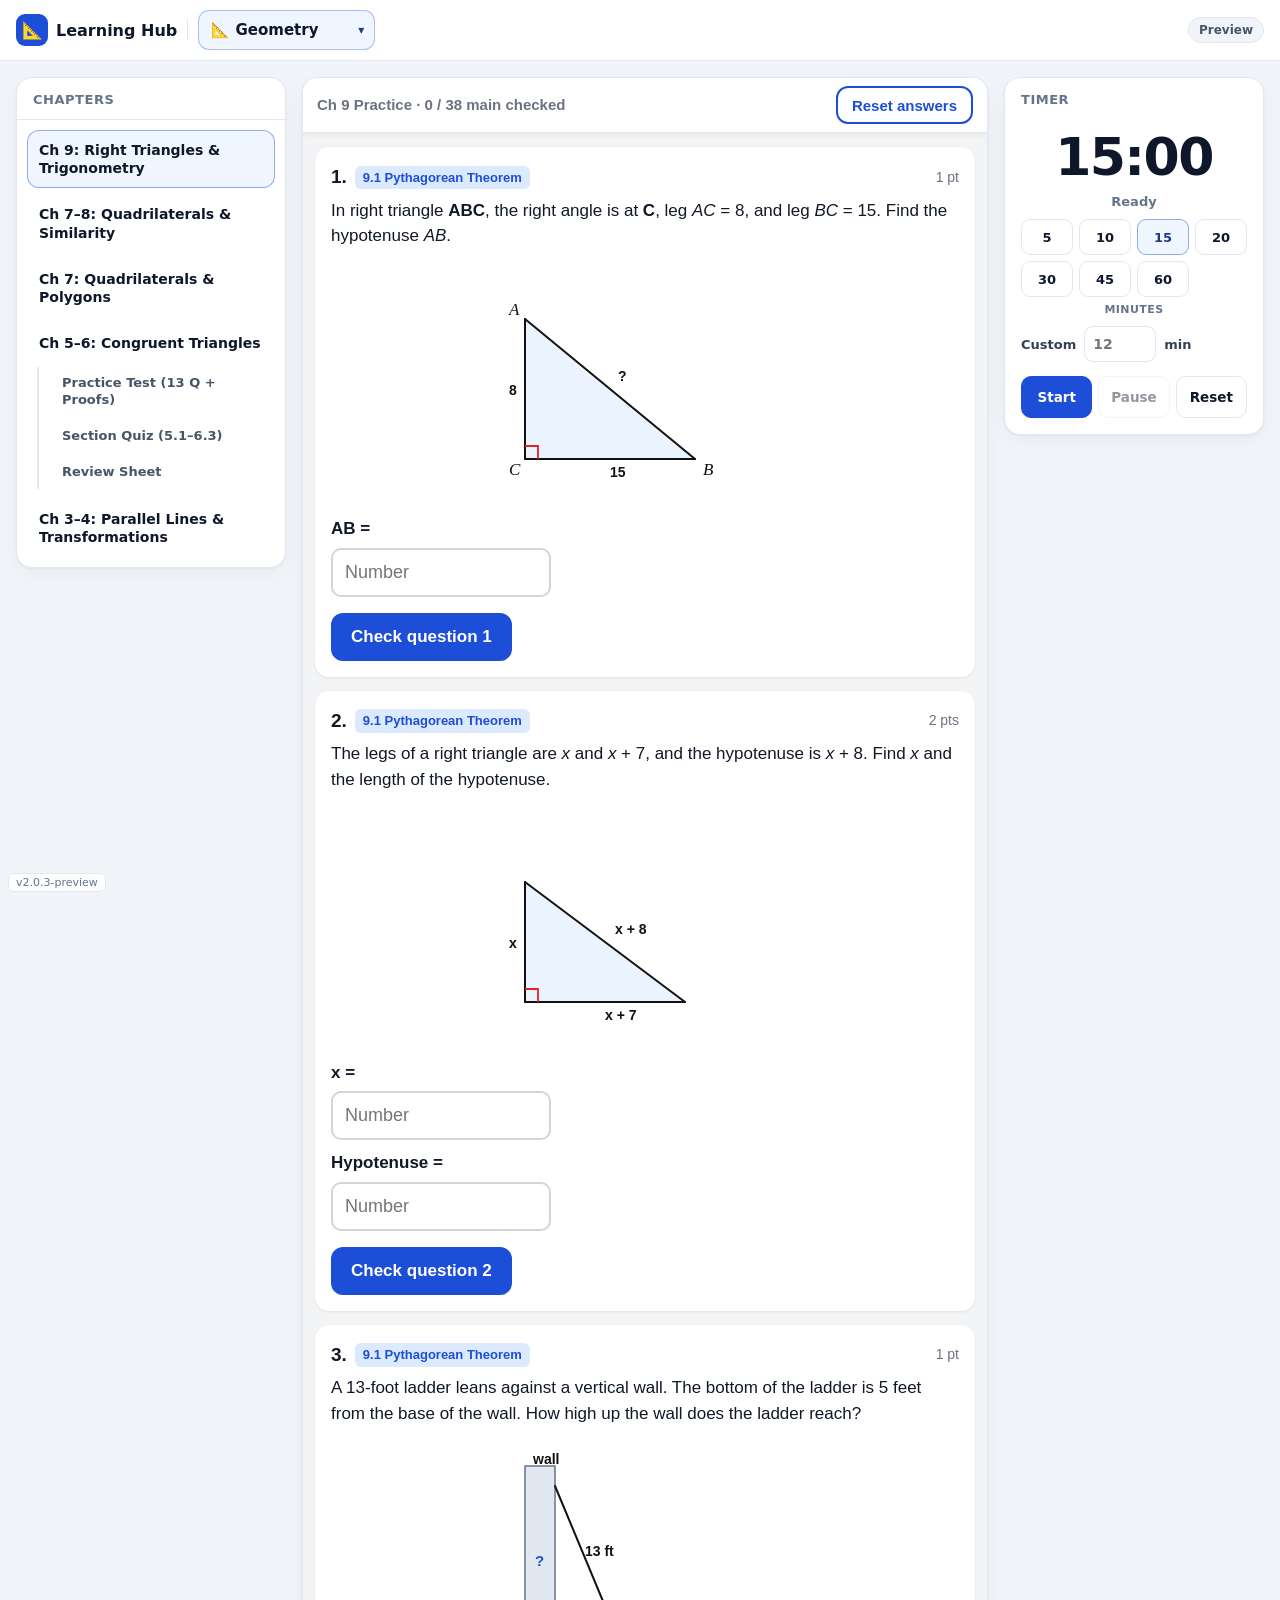
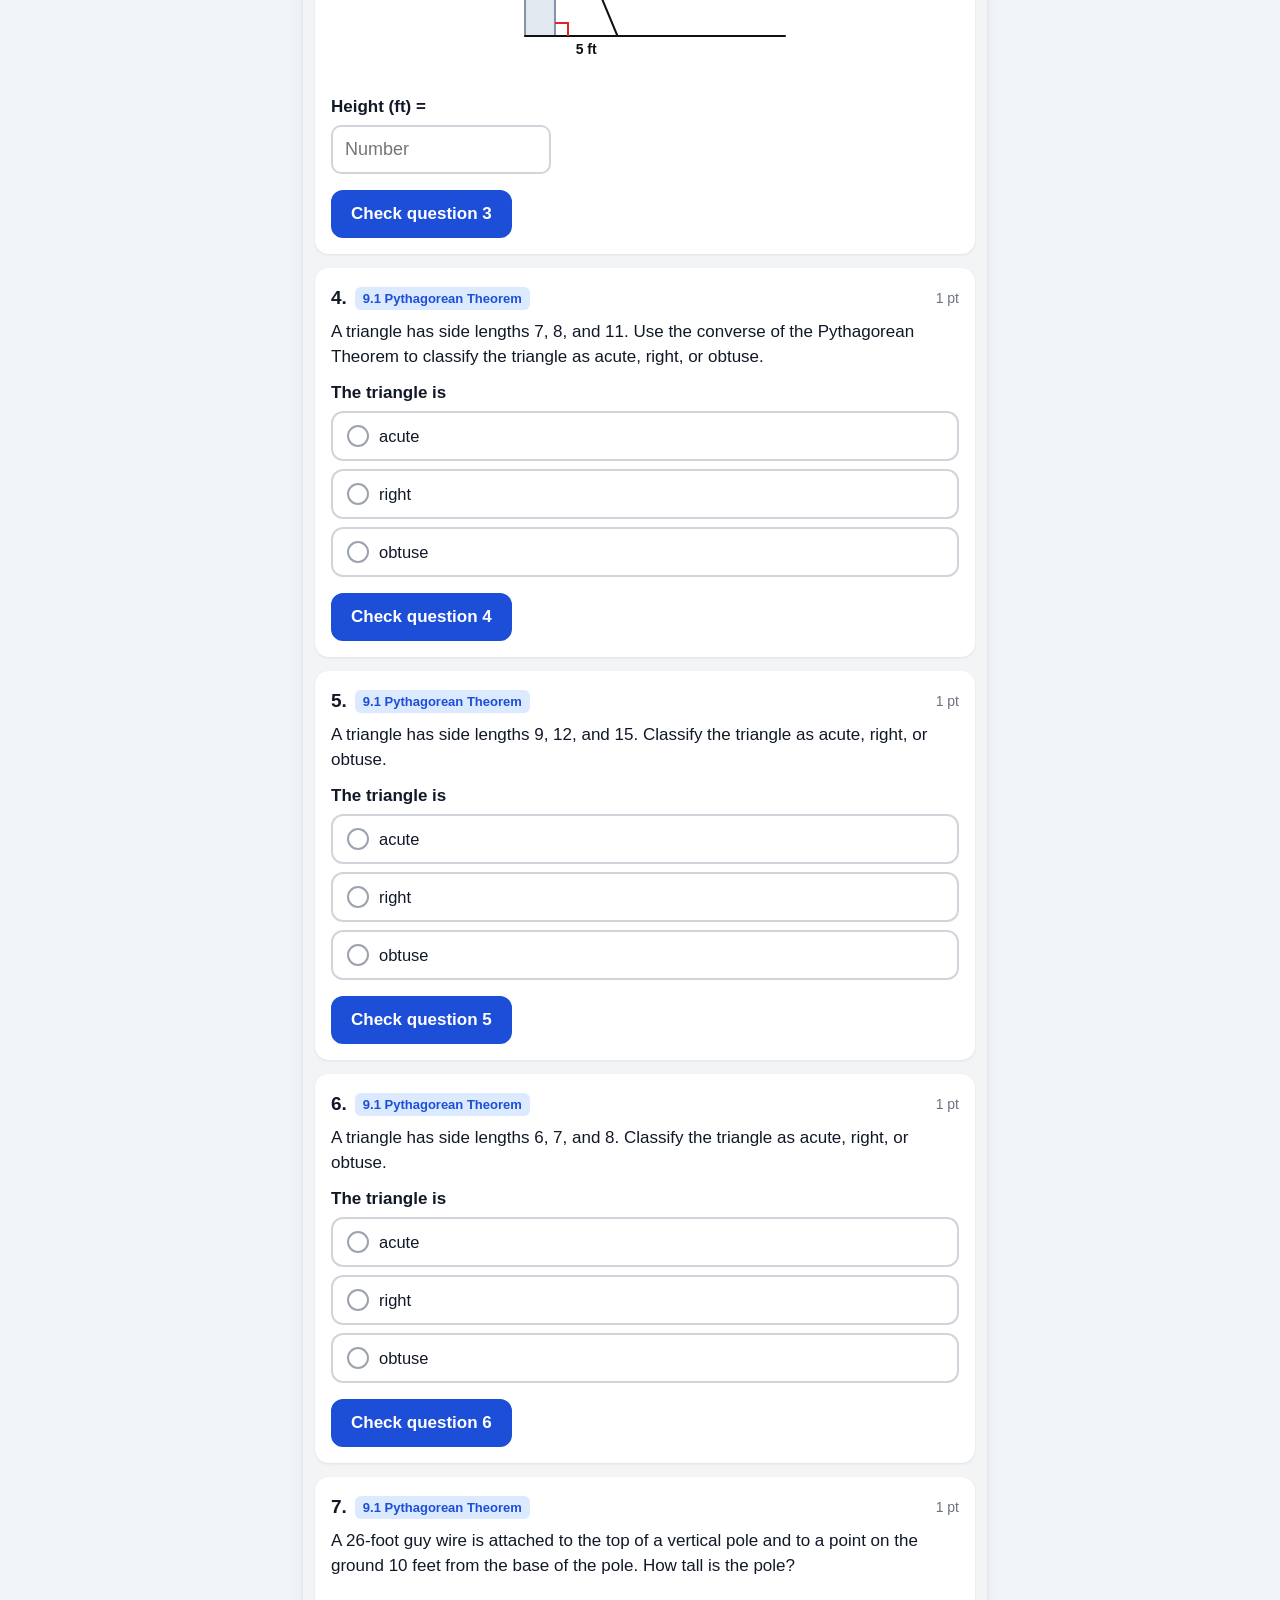
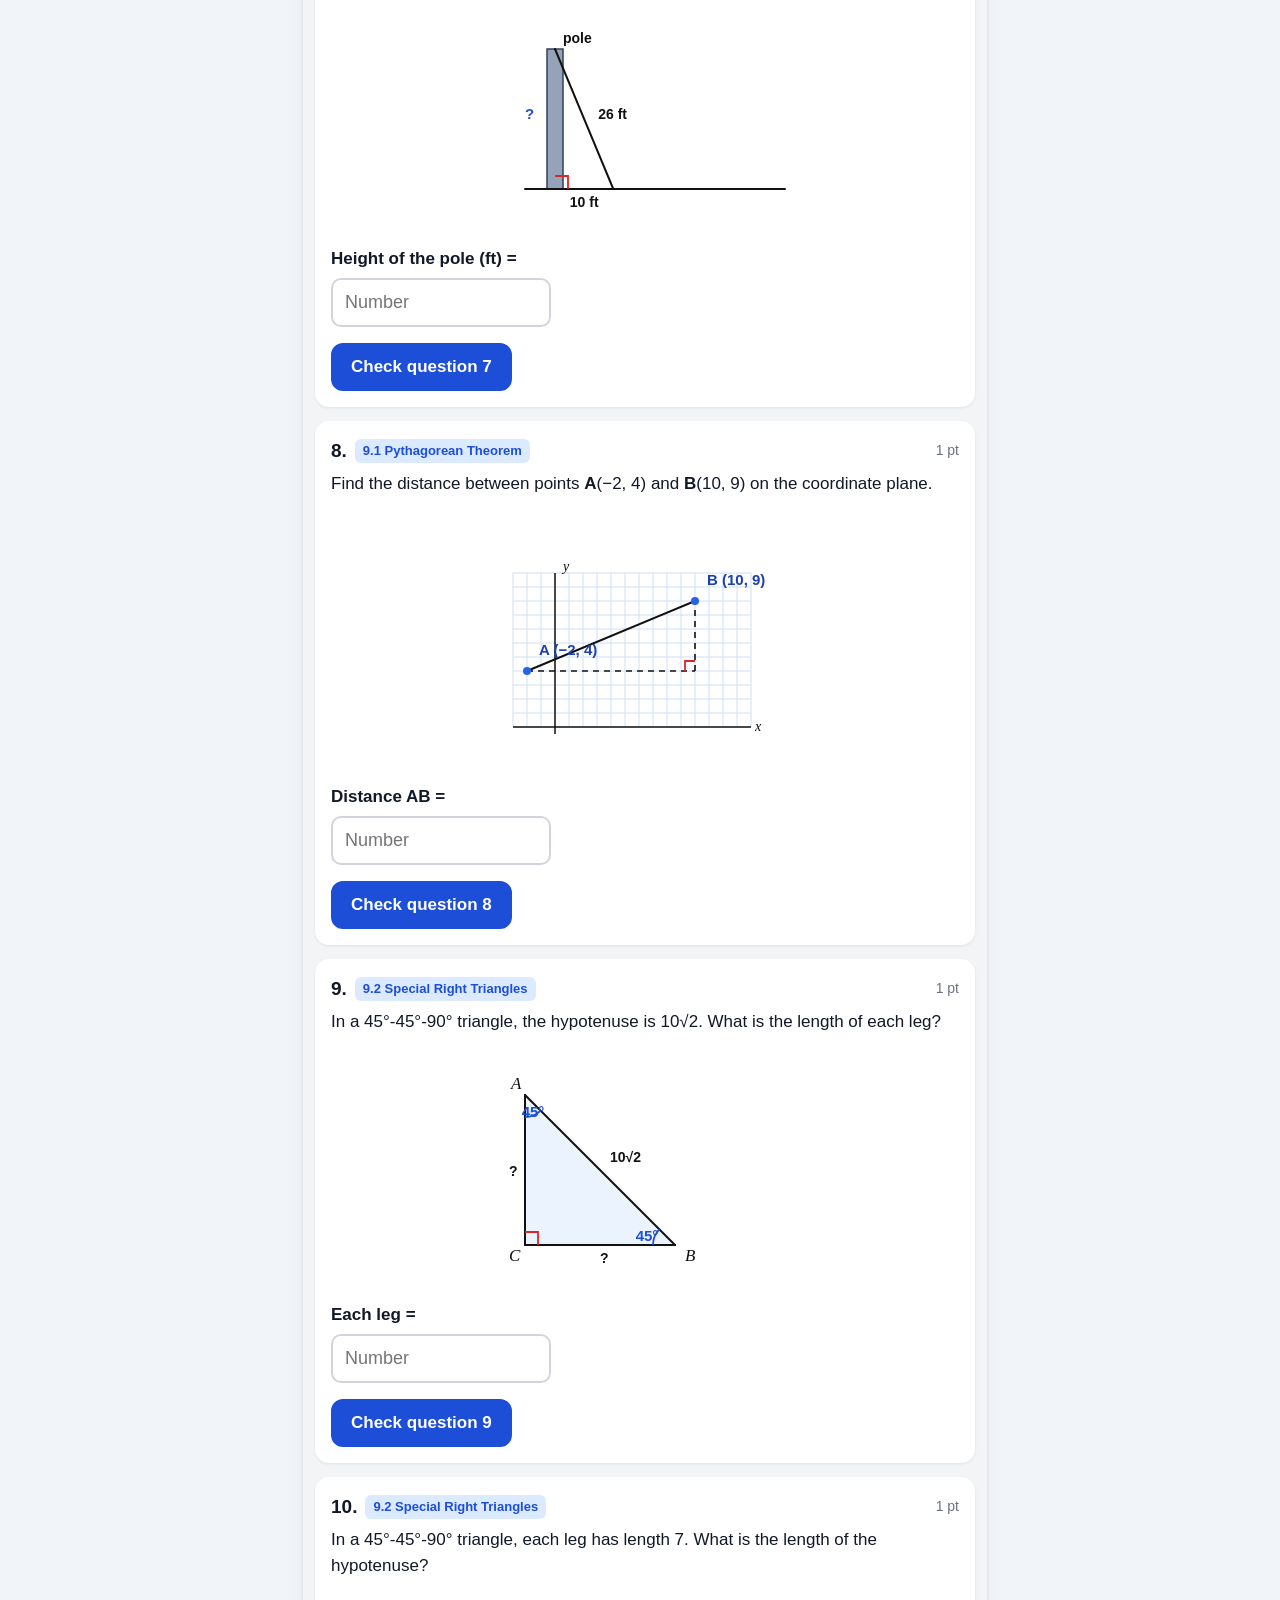
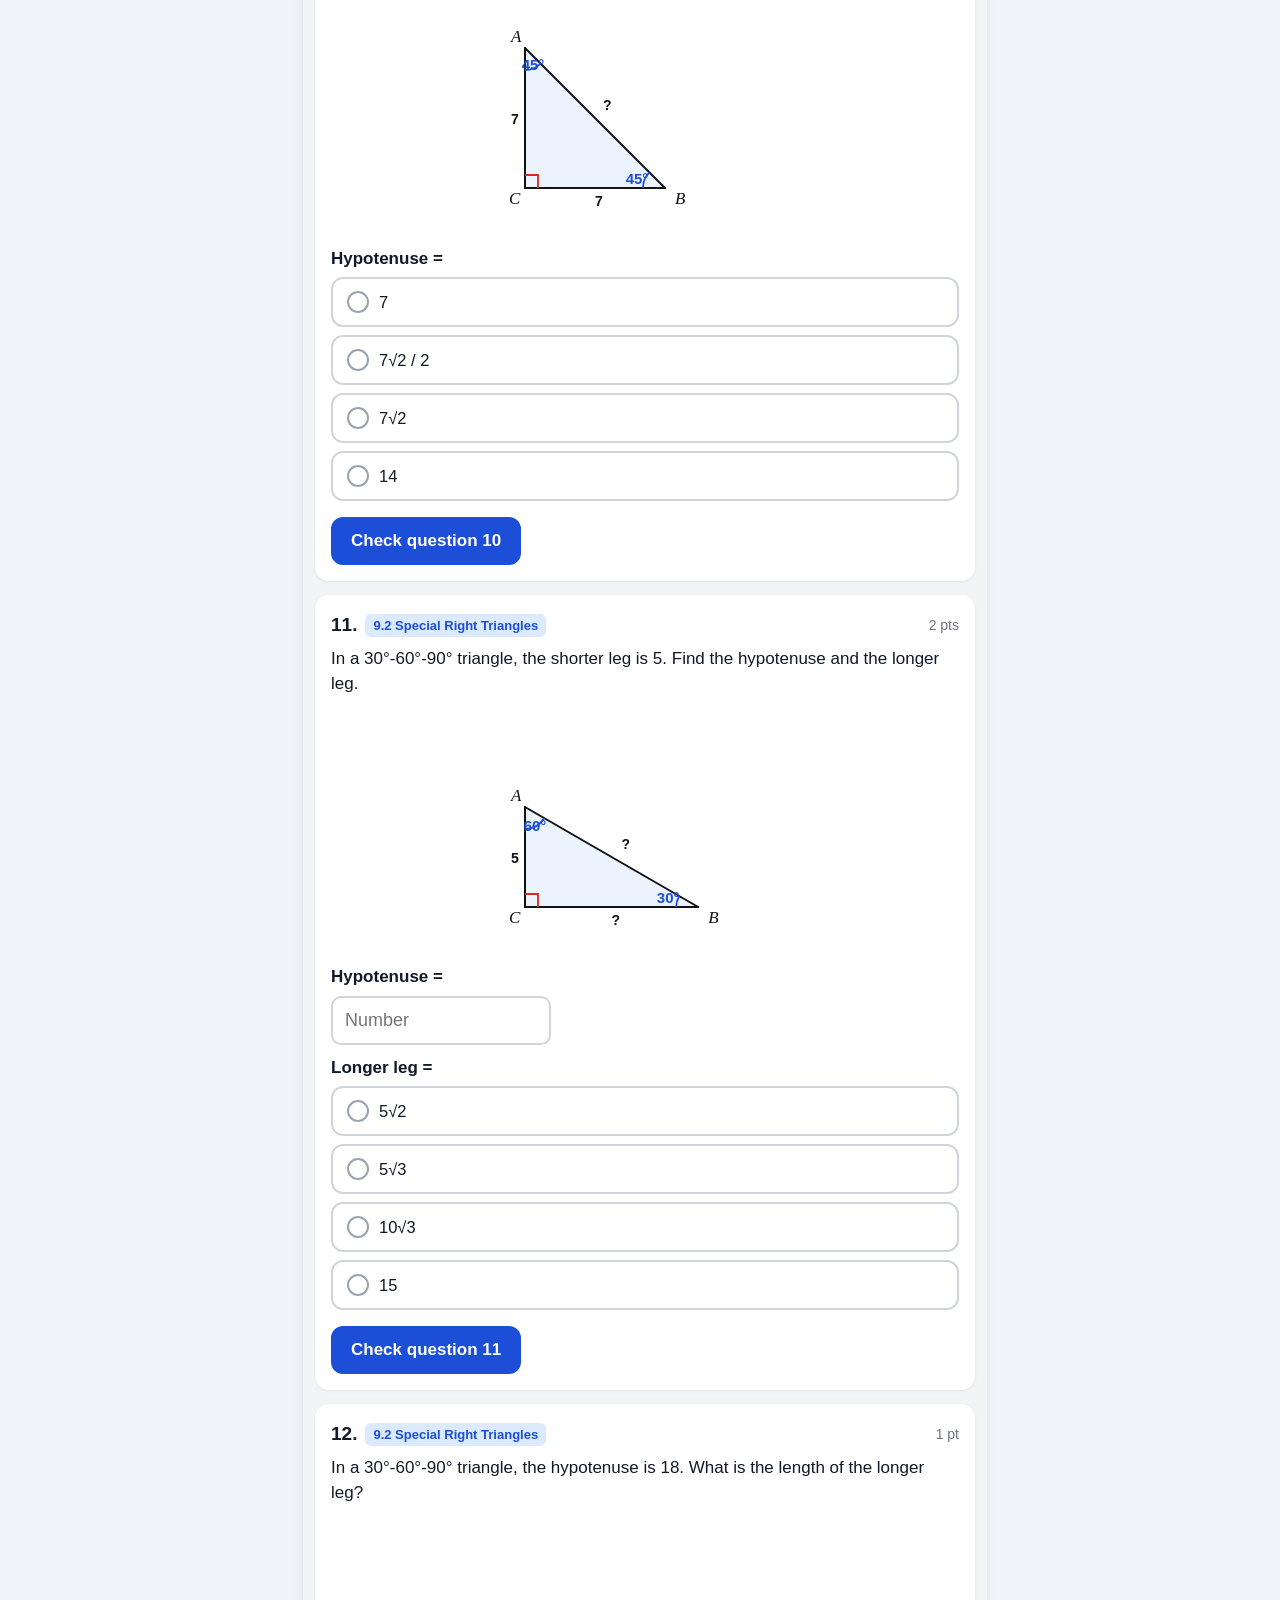
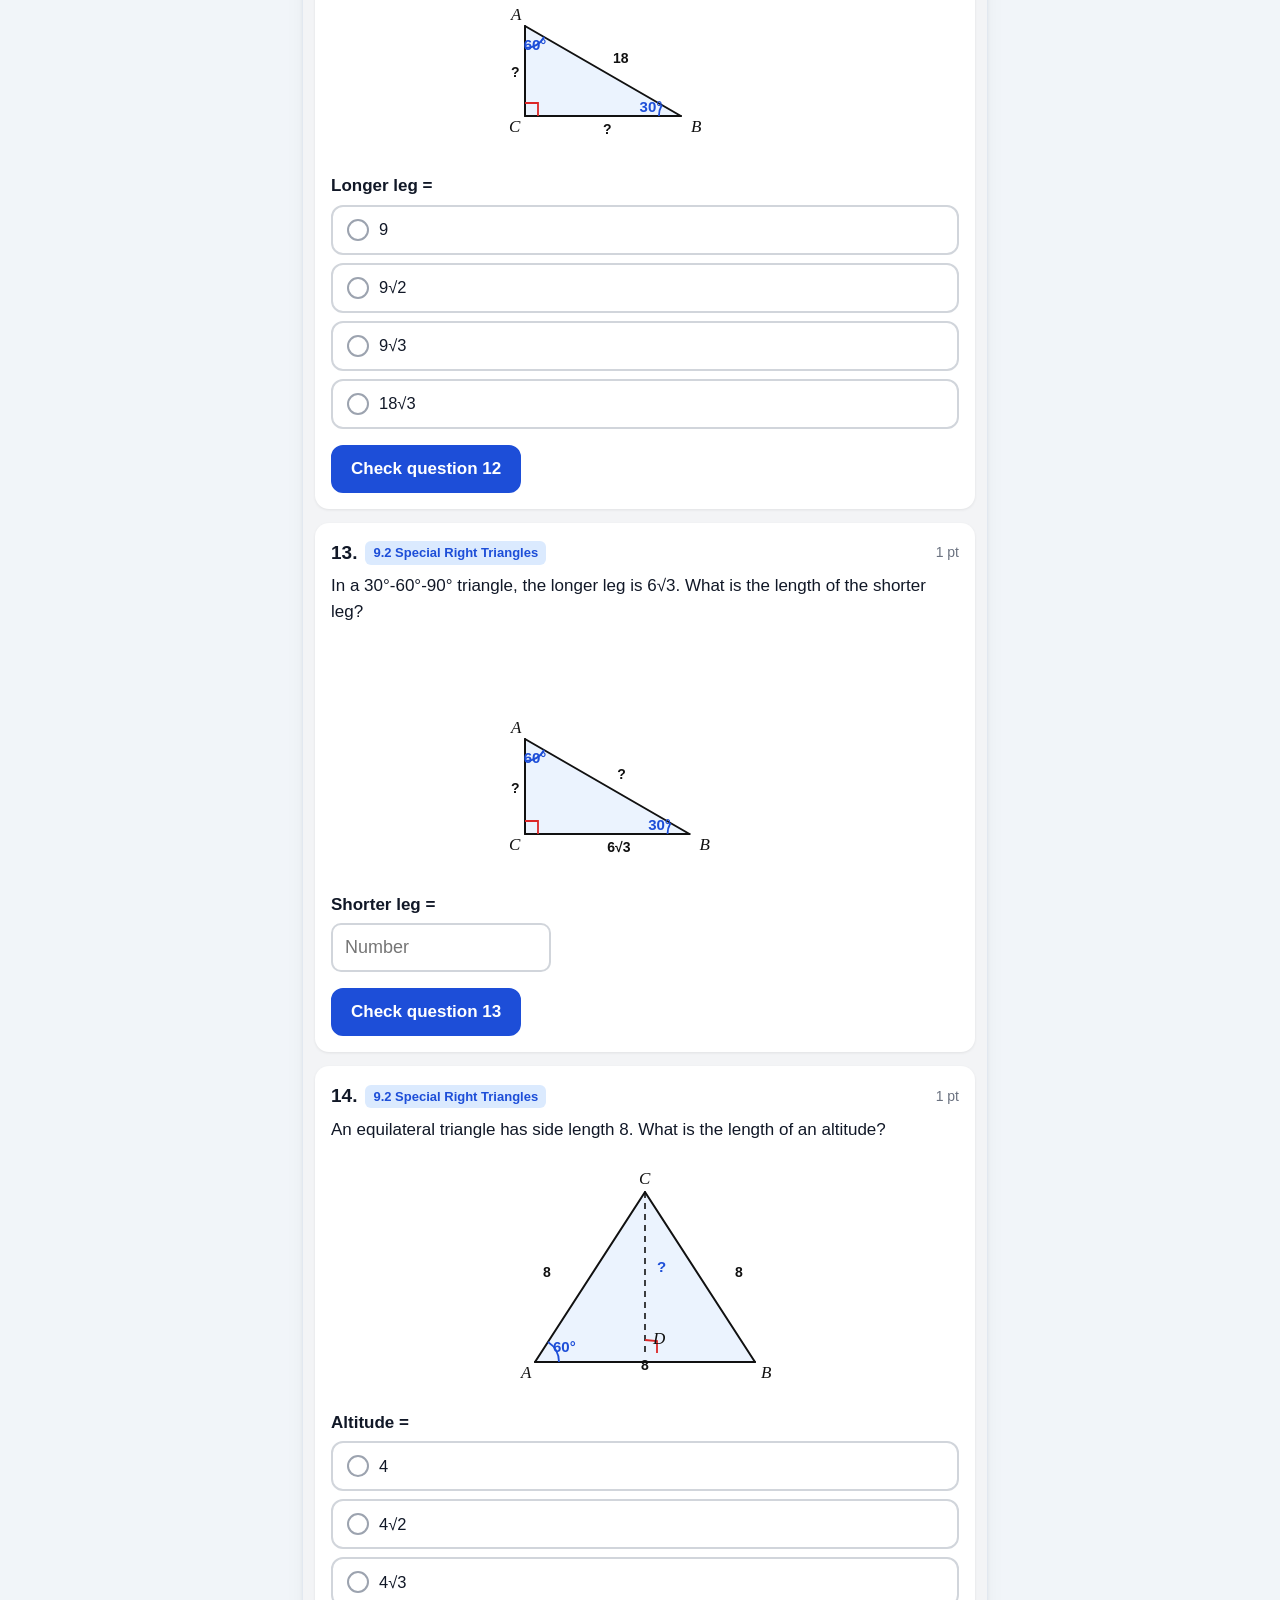
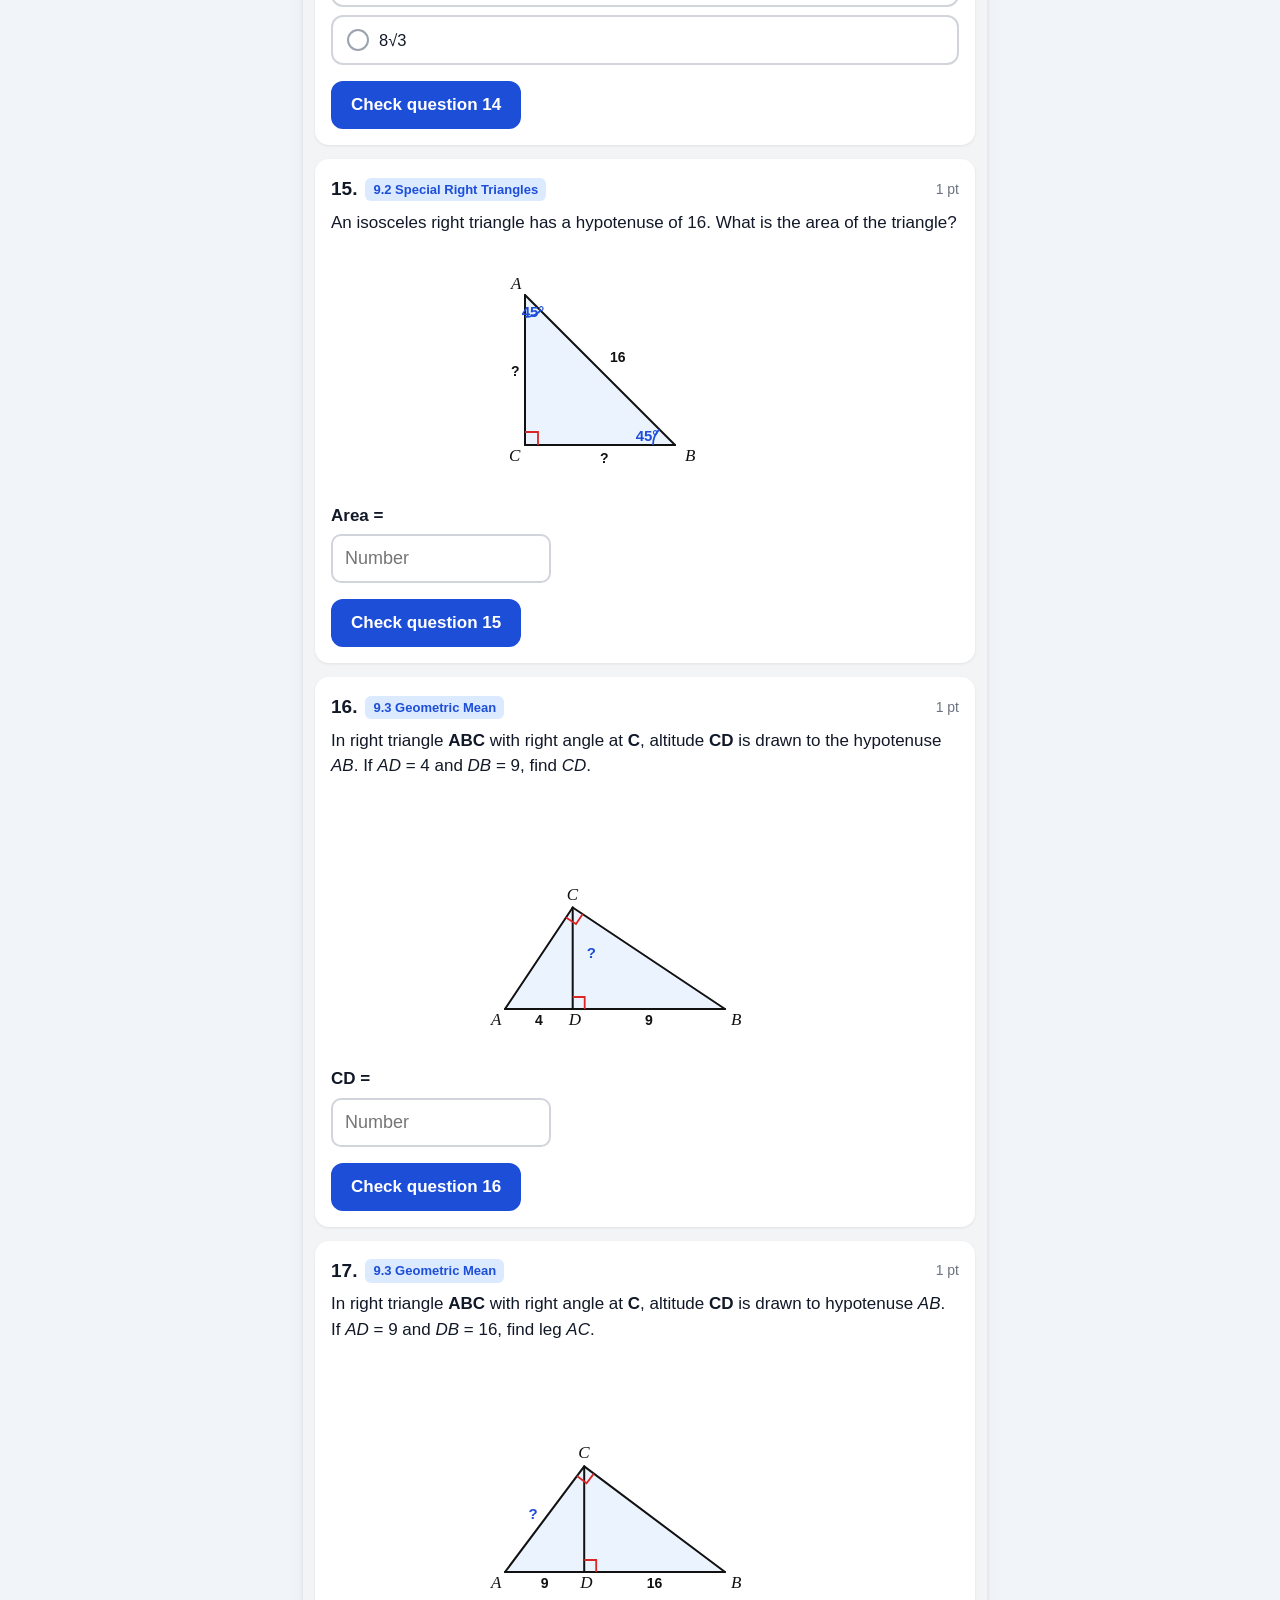
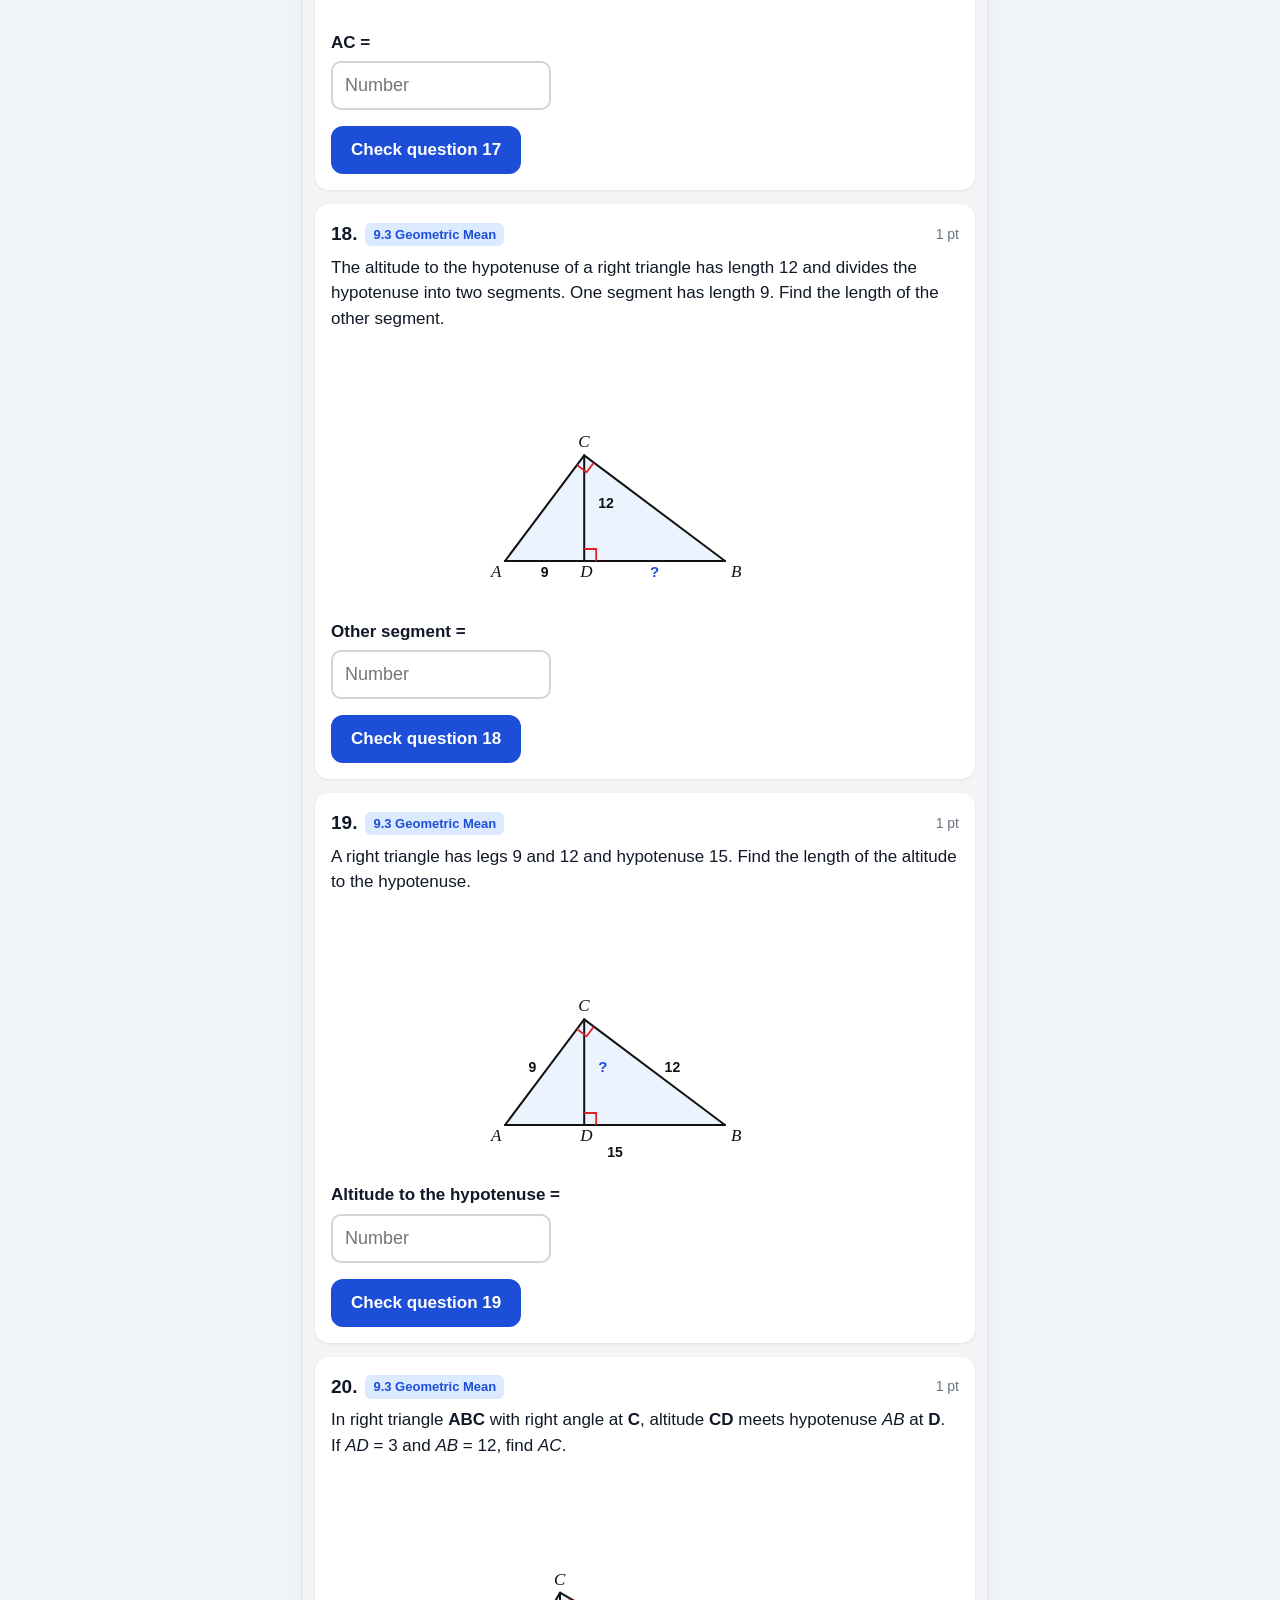
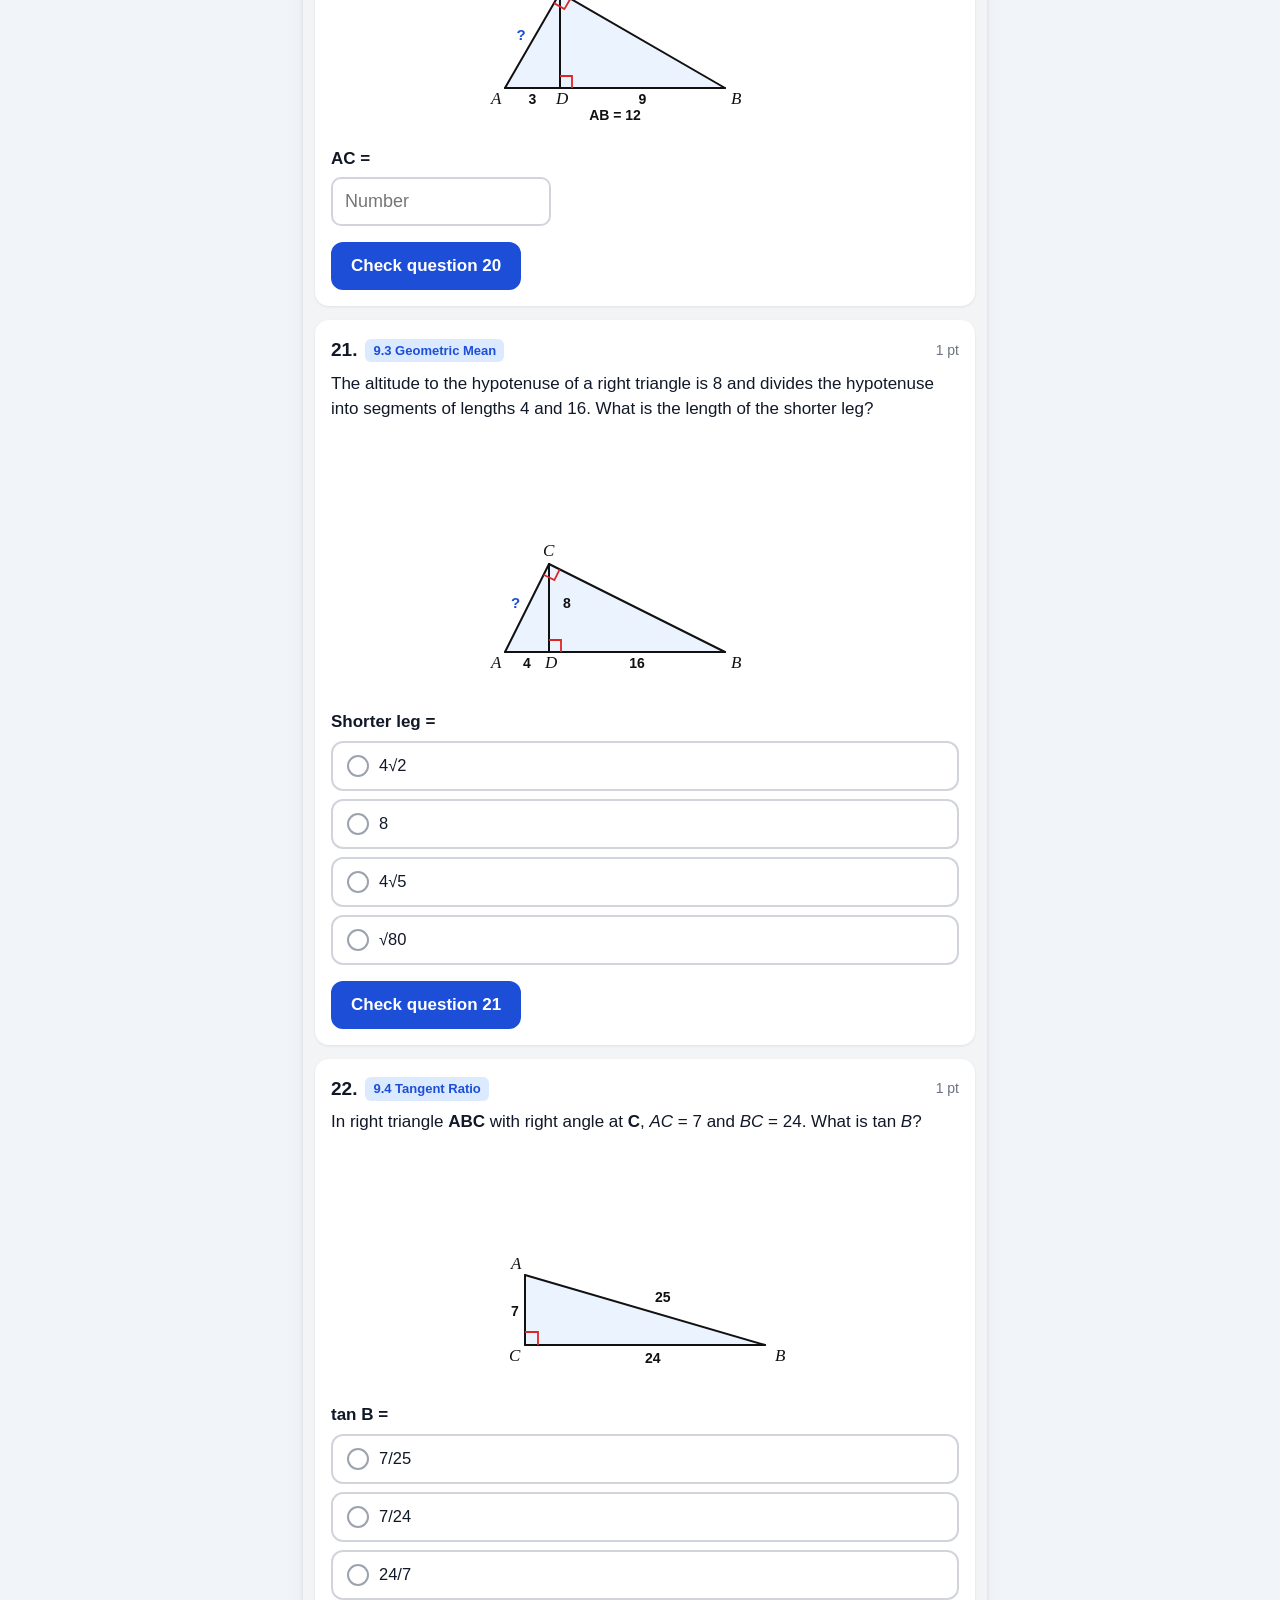
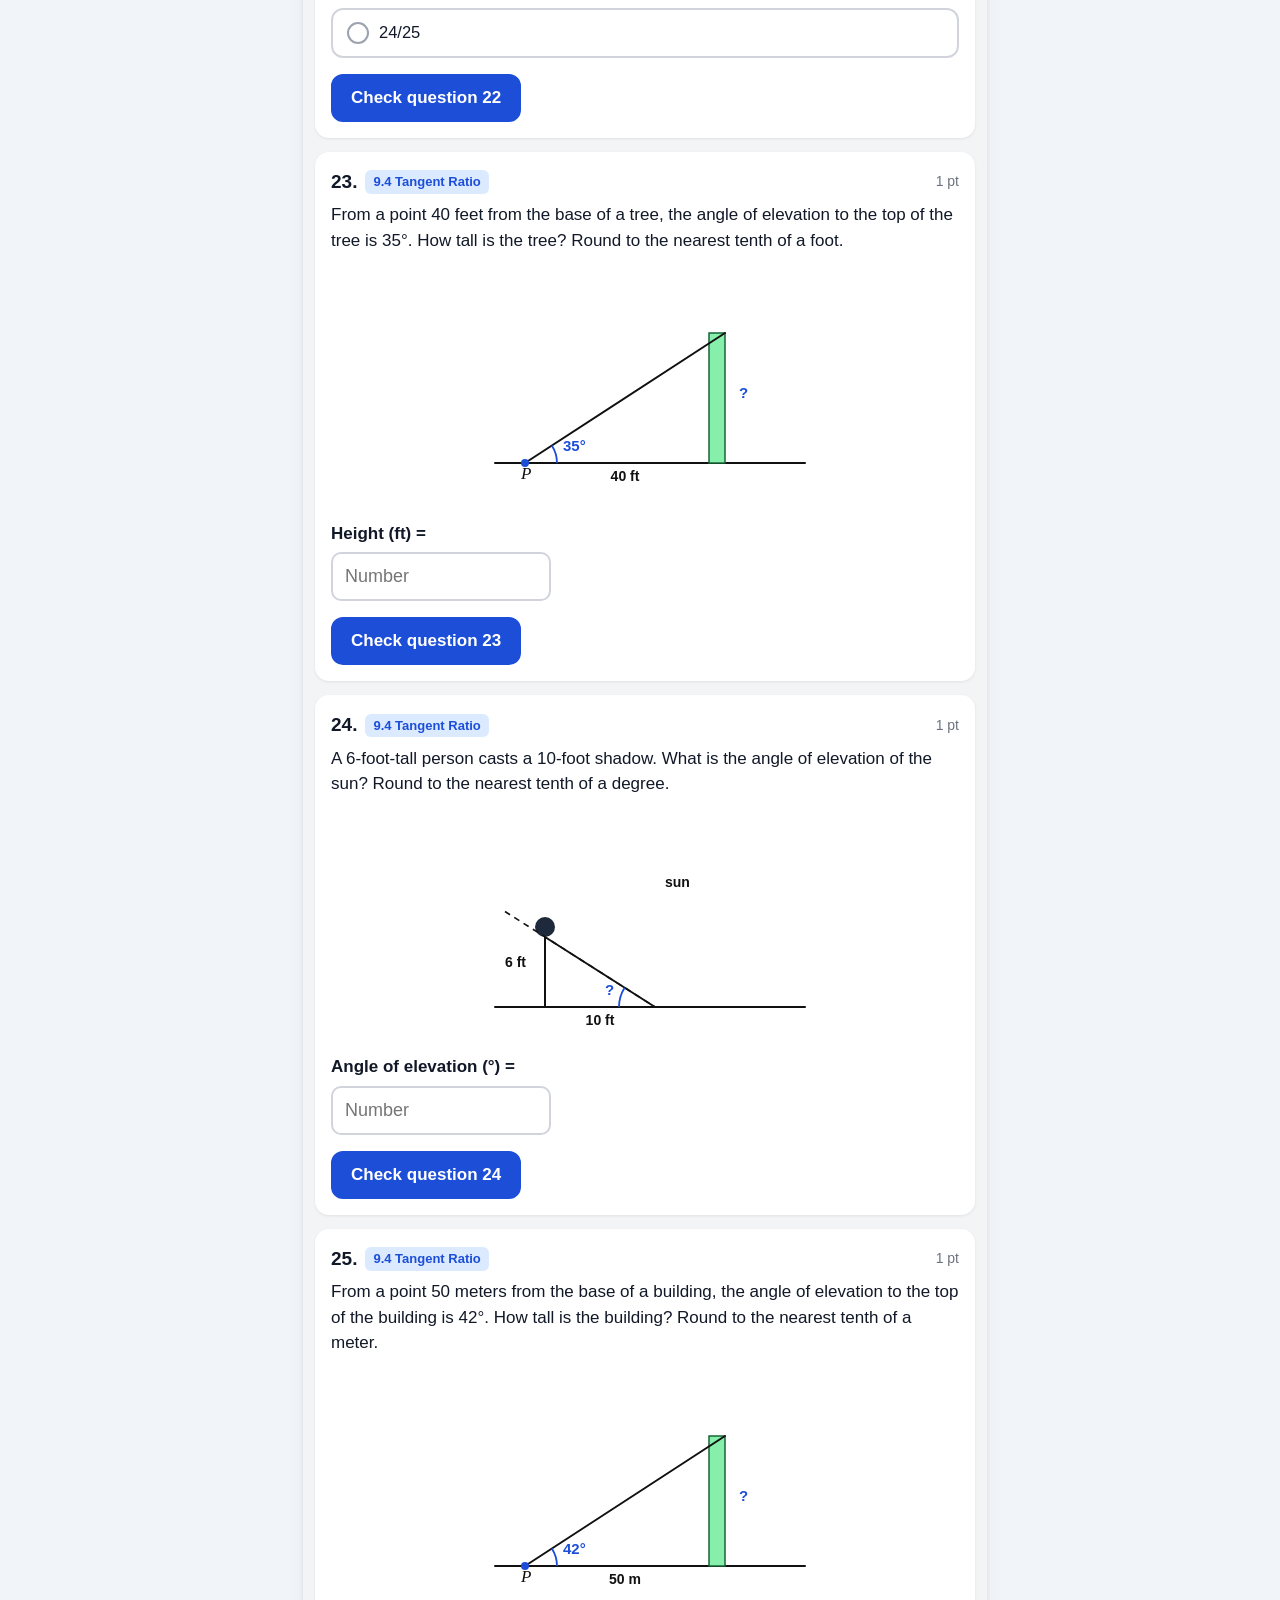
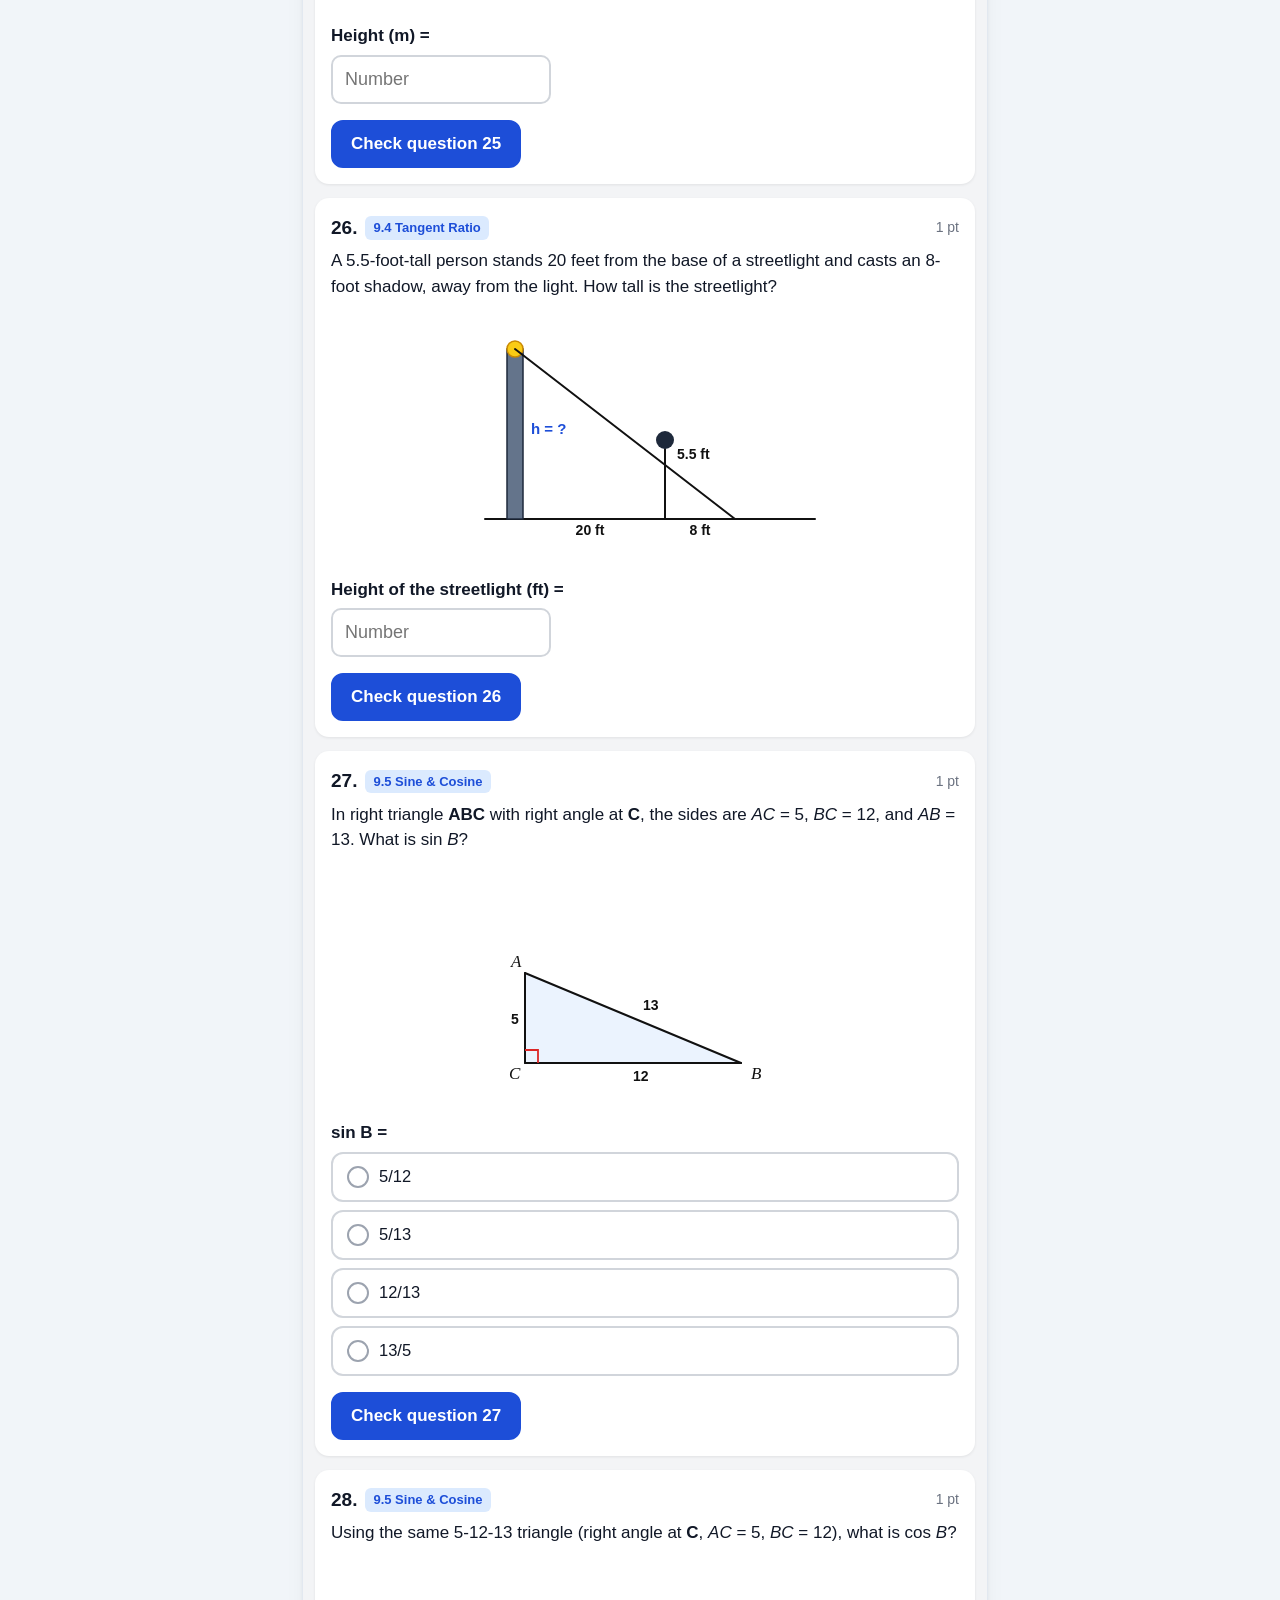
==== study-hub/index.html @ a9a1408c "Add study hub Co-authored-by: Gaojianz <Gaojianz@users.noreply.github.com>" ====
<!doctype html>
<html lang="en">
<head>
  <meta charset="utf-8">
  <meta name="viewport" content="width=device-width, initial-scale=1, viewport-fit=cover">
  <meta name="theme-color" content="#1d4ed8">
  <link rel="icon" type="image/svg+xml" href="favicon.svg">
  <title>Learning Hub (Preview)</title>
  <link rel="stylesheet" href="shell.css">
</head>
<body>
  <header class="sh-topbar">
    <div class="sh-topbar-inner">
      <div class="sh-topbar-left">
        <button type="button" class="sh-menu-btn" id="menuBtn" aria-label="Open chapters menu">
          ☰ <span>Chapters</span>
        </button>
        <a href="./" class="sh-brand" aria-label="Learning Hub">
          <span class="sh-brand-icon" id="brandIcon">📐</span>
          <span class="sh-brand-text">Learning Hub</span>
        </a>
        <span class="sh-divider" aria-hidden="true"></span>
        <div class="sh-select-wrap">
          <select id="subjectSelect" class="sh-subject-select" aria-label="Select subject"></select>
          <span class="sh-select-caret" aria-hidden="true">▾</span>
        </div>
      </div>
      <div class="sh-topbar-right">
        <button type="button" class="sh-timer-pill" id="timerPill" aria-label="Open timer">
          <span class="sh-timer-pill-icon" aria-hidden="true">⏱</span>
          <span id="timerPillTime">15:00</span>
        </button>
        <span class="sh-preview-pill">Preview</span>
      </div>
    </div>
  </header>

  <div class="sh-backdrop" id="backdrop"></div>

  <div class="sh-layout">
    <aside class="sh-panel sh-left" id="leftNav" aria-label="Chapters">
      <div class="sh-left-head">
        <span class="sh-left-title">Chapters</span>
        <button type="button" class="sh-drawer-close" id="drawerClose" aria-label="Close chapters">✕</button>
      </div>
      <nav class="sh-nav-list" id="navList"></nav>
    </aside>

    <main class="sh-center">
      <div id="contentArea"></div>
    </main>

    <aside class="sh-panel sh-right" id="rightPanel" aria-label="Timer">
      <div class="sh-right-head">
        <span class="sh-right-title">Timer</span>
        <button type="button" class="sh-timer-close" id="timerClose" aria-label="Close timer">✕</button>
      </div>
      <div class="sh-timer" id="timerPanel">
        <div class="sh-timer-display" id="timerDisplay" aria-live="polite">15:00</div>
        <div class="sh-timer-status" id="timerStatus">Ready</div>
        <div class="sh-timer-presets" id="timerPresets" role="group" aria-label="Duration">
          <button type="button" class="sh-timer-preset" data-min="5">5</button>
          <button type="button" class="sh-timer-preset" data-min="10">10</button>
          <button type="button" class="sh-timer-preset on" data-min="15">15</button>
          <button type="button" class="sh-timer-preset" data-min="20">20</button>
          <button type="button" class="sh-timer-preset" data-min="30">30</button>
          <button type="button" class="sh-timer-preset" data-min="45">45</button>
          <button type="button" class="sh-timer-preset" data-min="60">60</button>
        </div>
        <p class="sh-timer-hint">minutes</p>
        <div class="sh-timer-custom">
          <label for="timerCustom">Custom</label>
          <input id="timerCustom" type="number" min="1" max="180" inputmode="numeric" placeholder="12" aria-label="Custom minutes">
          <span>min</span>
        </div>
        <div class="sh-timer-controls">
          <button type="button" class="sh-timer-btn primary" id="timerStart">Start</button>
          <button type="button" class="sh-timer-btn" id="timerPause" disabled>Pause</button>
          <button type="button" class="sh-timer-btn" id="timerReset">Reset</button>
        </div>
      </div>
    </aside>
  </div>

  <script src="shell.js"></script>
  <!--sh-version--><div id="sh-version" title="Preview changelog" data-log="Redesign Preview&#10;v2.0.3-preview: Unit 4 Learning rebuilt from the full Classroom materials list — 33 linked items in the teacher's 6 topic sections, with type tags and done checkboxes.&#10;v2.0.2-preview: Living Earth Unit 4 Learning page — Classroom materials for DNA, Proteins &amp; Biotechnology (study guide, calendar, videos, CK-12 readings, handouts), with optional done checkboxes.&#10;v2.0.1-preview: Removed English (Grade 3) from the subject dropdown, left nav, and site files. Saved or URL values pointing at english now fall back to Geometry.&#10;v2.0-preview: Full content migration — all Geometry, Living Earth, Chinese, and Health pages integrated into the 3-column shell with left-nav sub-items and persistent right-column timer" onclick="alert(this.dataset.log)">v2.0.3-preview</div><!--/sh-version-->
</body>
</html>
---- study-hub/shell.css ----
:root {
  --bg: #f1f5f9;
  --surface: #ffffff;
  --ink: #0f172a;
  --muted: #64748b;
  --line: #e2e8f0;
  --accent: #1d4ed8;
  --accent-soft: #eff6ff;
  --accent-ink: #1e3a8a;
  --shadow: 0 1px 3px rgba(15, 23, 42, 0.06), 0 6px 20px rgba(15, 23, 42, 0.04);
  --radius: 16px;
}

* {
  box-sizing: border-box;
  -webkit-tap-highlight-color: transparent;
}

html, body {
  margin: 0;
  padding: 0;
  min-height: 100%;
  background: var(--bg);
  color: var(--ink);
  font-family: -apple-system, BlinkMacSystemFont, "Segoe UI", Roboto, "PingFang SC", "Noto Sans SC", system-ui, sans-serif;
  -webkit-text-size-adjust: 100%;
}

/* Top bar */
.sh-topbar {
  position: sticky;
  top: 0;
  z-index: 40;
  background: var(--surface);
  border-bottom: 1px solid var(--line);
  padding-top: env(safe-area-inset-top, 0px);
}

.sh-topbar-inner {
  max-width: 1520px;
  margin: 0 auto;
  height: 60px;
  padding: 0 16px;
  display: flex;
  align-items: center;
  justify-content: space-between;
  gap: 12px;
}

.sh-topbar-left {
  display: flex;
  align-items: center;
  gap: 10px;
  min-width: 0;
  flex: 1;
}

.sh-menu-btn {
  display: none;
  align-items: center;
  gap: 6px;
  background: #f8fafc;
  border: 1px solid var(--line);
  color: var(--ink);
  font: inherit;
  font-size: 14px;
  font-weight: 700;
  padding: 8px 11px;
  border-radius: 10px;
  cursor: pointer;
  flex: none;
}

.sh-menu-btn:active {
  background: #e2e8f0;
}

.sh-brand {
  display: flex;
  align-items: center;
  gap: 8px;
  font-weight: 800;
  font-size: 16px;
  color: var(--ink);
  text-decoration: none;
  flex: none;
}

.sh-brand-icon {
  width: 32px;
  height: 32px;
  border-radius: 9px;
  background: var(--accent);
  color: #fff;
  display: inline-flex;
  align-items: center;
  justify-content: center;
  font-size: 17px;
  transition: background 0.15s ease;
}

.sh-divider {
  width: 1px;
  height: 22px;
  background: var(--line);
  flex: none;
}

.sh-select-wrap {
  position: relative;
  display: inline-flex;
  align-items: center;
  min-width: 0;
  max-width: 310px;
}

.sh-subject-select {
  appearance: none;
  -webkit-appearance: none;
  font: inherit;
  font-size: 15px;
  font-weight: 700;
  color: var(--ink);
  background: var(--accent-soft);
  border: 1.5px solid color-mix(in srgb, var(--accent) 32%, transparent);
  border-radius: 11px;
  padding: 8px 36px 8px 12px;
  min-height: 40px;
  cursor: pointer;
  width: 100%;
  text-overflow: ellipsis;
  transition: border-color 0.15s ease, background 0.15s ease;
}

.sh-subject-select:focus {
  outline: none;
  border-color: var(--accent);
  box-shadow: 0 0 0 3px color-mix(in srgb, var(--accent) 18%, transparent);
}

.sh-select-caret {
  position: absolute;
  right: 11px;
  pointer-events: none;
  color: var(--accent-ink);
  font-size: 12px;
  font-weight: 800;
}

.sh-topbar-right {
  display: flex;
  align-items: center;
  gap: 10px;
  flex: none;
}

.sh-preview-pill {
  font-size: 12px;
  font-weight: 700;
  color: #475569;
  background: #f1f5f9;
  border: 1px solid var(--line);
  padding: 5px 10px;
  border-radius: 999px;
  white-space: nowrap;
}

/* 3-column shell */
.sh-layout {
  max-width: 1520px;
  margin: 0 auto;
  padding: 16px;
  display: grid;
  grid-template-columns: 270px minmax(0, 1fr) 260px;
  gap: 16px;
  align-items: start;
}

.sh-panel {
  background: var(--surface);
  border: 1px solid var(--line);
  border-radius: var(--radius);
  box-shadow: var(--shadow);
}

/* Left nav */
.sh-left {
  position: sticky;
  top: 76px;
  max-height: calc(100vh - 92px);
  display: flex;
  flex-direction: column;
  overflow: hidden;
}

.sh-left-head {
  padding: 14px 16px 12px;
  border-bottom: 1px solid var(--line);
  display: flex;
  align-items: center;
  justify-content: space-between;
  gap: 8px;
}

.sh-left-title {
  font-size: 13px;
  font-weight: 800;
  text-transform: uppercase;
  letter-spacing: 0.04em;
  color: var(--muted);
}

.sh-left-count {
  font-size: 12px;
  font-weight: 700;
  color: var(--accent-ink);
  background: var(--accent-soft);
  padding: 2px 8px;
  border-radius: 999px;
}

.sh-drawer-close {
  display: none;
  background: #f1f5f9;
  border: 0;
  color: var(--ink);
  width: 32px;
  height: 32px;
  border-radius: 8px;
  font-size: 16px;
  font-weight: 700;
  cursor: pointer;
}

.sh-nav-list {
  padding: 10px;
  overflow-y: auto;
  display: flex;
  flex-direction: column;
  gap: 6px;
}

.sh-nav-item {
  width: 100%;
  text-align: left;
  background: transparent;
  border: 1.5px solid transparent;
  border-radius: 12px;
  padding: 10px 11px;
  cursor: pointer;
  font: inherit;
  color: var(--ink);
  display: flex;
  flex-direction: column;
  gap: 4px;
  transition: background 0.12s ease, border-color 0.12s ease;
}

.sh-nav-item:hover {
  background: #f8fafc;
}

.sh-nav-item.active {
  background: var(--accent-soft);
  border-color: color-mix(in srgb, var(--accent) 45%, transparent);
}

.sh-nav-row {
  display: flex;
  align-items: center;
  justify-content: space-between;
  gap: 6px;
}

.sh-nav-badge {
  font-size: 11px;
  font-weight: 800;
  padding: 2px 7px;
  border-radius: 6px;
  background: #f1f5f9;
  color: #334155;
}

.sh-nav-item.active .sh-nav-badge {
  background: var(--accent);
  color: #fff;
}

.sh-nav-status {
  font-size: 11px;
  font-weight: 700;
  padding: 2px 7px;
  border-radius: 999px;
}

.sh-nav-status.live {
  background: #dcfce7;
  color: #166534;
}

.sh-nav-status.soon {
  background: #f1f5f9;
  color: #64748b;
}

.sh-nav-title {
  font-size: 14px;
  font-weight: 700;
  line-height: 1.3;
}

.sh-nav-sub {
  font-size: 12.5px;
  color: var(--muted);
  line-height: 1.3;
}

/* Center column */
.sh-center {
  min-width: 0;
  display: flex;
  flex-direction: column;
  gap: 12px;
}

.sh-frame-wrap {
  background: var(--surface);
  border: 1px solid var(--line);
  border-radius: var(--radius);
  overflow: hidden;
  box-shadow: var(--shadow);
}

.sh-frame {
  display: block;
  width: 100%;
  min-height: 700px;
  height: 760px;
  border: 0;
  background: #fff;
}

.sh-placeholder {
  padding: 28px 24px;
}

.sh-placeholder h2 {
  margin: 8px 0 4px;
  font-size: 22px;
}

.sh-placeholder .zh {
  margin: 0 0 12px;
  color: var(--muted);
  font-size: 15px;
}

.sh-placeholder .desc {
  margin: 0 0 18px;
  color: #334155;
  font-size: 15px;
  line-height: 1.55;
}

.sh-placeholder-box {
  border: 2px dashed #cbd5e1;
  border-radius: 14px;
  background: #f8fafc;
  padding: 18px;
  color: #475569;
  font-size: 14px;
  line-height: 1.5;
  margin-bottom: 18px;
}

.sh-btn-sample {
  display: inline-flex;
  align-items: center;
  gap: 8px;
  border: 0;
  border-radius: 11px;
  padding: 11px 16px;
  font: inherit;
  font-size: 14.5px;
  font-weight: 700;
  color: #fff;
  background: var(--accent);
  cursor: pointer;
}

.sh-btn-sample:hover {
  filter: brightness(0.94);
}

/* Right column */
.sh-right {
  position: sticky;
  top: 76px;
  padding: 14px 16px 16px;
}

.sh-right-head {
  display: flex;
  align-items: center;
  justify-content: space-between;
  margin-bottom: 12px;
}

.sh-right-title {
  font-size: 13px;
  font-weight: 800;
  text-transform: uppercase;
  letter-spacing: 0.04em;
  color: var(--muted);
}

.sh-timer-close {
  display: none;
  background: #f1f5f9;
  border: 0;
  color: var(--ink);
  width: 32px;
  height: 32px;
  border-radius: 8px;
  font-size: 16px;
  font-weight: 700;
  cursor: pointer;
}

.sh-timer {
  display: flex;
  flex-direction: column;
  gap: 10px;
}

.sh-timer-display {
  font-size: 52px;
  font-weight: 800;
  font-variant-numeric: tabular-nums;
  letter-spacing: -0.03em;
  line-height: 1.1;
  text-align: center;
  color: var(--ink);
  padding: 10px 8px 2px;
}

.sh-timer-status {
  text-align: center;
  font-size: 13px;
  font-weight: 700;
  color: var(--muted);
  margin-top: -4px;
}

.sh-timer.running .sh-timer-status { color: var(--accent-ink); }
.sh-timer.done .sh-timer-display {
  color: #991b1b;
}
.sh-timer.done .sh-timer-status { color: #991b1b; }
.sh-timer.done .sh-timer-display,
.sh-right.done {
  animation: sh-timer-flash 0.7s ease-in-out 3;
}
.sh-right.done {
  border-color: #fca5a5;
  background: #fef2f2;
}

@keyframes sh-timer-flash {
  0%, 100% { background-color: transparent; }
  50% { background-color: #fecaca; }
}

.sh-timer-presets {
  display: grid;
  grid-template-columns: repeat(4, 1fr);
  gap: 6px;
}

.sh-timer-preset {
  font: inherit;
  font-size: 13px;
  font-weight: 700;
  border: 1.5px solid var(--line);
  background: #fff;
  color: var(--ink);
  border-radius: 9px;
  padding: 7px 4px;
  min-height: 36px;
  cursor: pointer;
}

.sh-timer-preset:hover { background: #f8fafc; }
.sh-timer-preset.on {
  background: var(--accent-soft);
  border-color: color-mix(in srgb, var(--accent) 45%, transparent);
  color: var(--accent-ink);
}
.sh-timer-preset:disabled {
  opacity: 0.45;
  cursor: default;
}

.sh-timer-hint {
  margin: -4px 0 0;
  font-size: 11px;
  font-weight: 700;
  text-transform: uppercase;
  letter-spacing: 0.04em;
  color: var(--muted);
  text-align: center;
}

.sh-timer-custom {
  display: flex;
  align-items: center;
  gap: 8px;
  font-size: 13px;
  font-weight: 600;
  color: #334155;
}
.sh-timer-custom input {
  width: 72px;
  font: inherit;
  font-size: 14px;
  font-weight: 700;
  padding: 7px 8px;
  border: 1.5px solid var(--line);
  border-radius: 9px;
  min-height: 36px;
}
.sh-timer-custom input:focus {
  outline: none;
  border-color: var(--accent);
  box-shadow: 0 0 0 3px color-mix(in srgb, var(--accent) 18%, transparent);
}
.sh-timer-custom input:disabled { opacity: 0.5; }

.sh-timer-controls {
  display: grid;
  grid-template-columns: 1fr 1fr 1fr;
  gap: 6px;
  margin-top: 4px;
}

.sh-timer-btn {
  font: inherit;
  font-size: 13.5px;
  font-weight: 800;
  border: 1.5px solid var(--line);
  background: #fff;
  color: var(--ink);
  border-radius: 10px;
  padding: 10px 6px;
  min-height: 42px;
  cursor: pointer;
}
.sh-timer-btn.primary {
  background: var(--accent);
  border-color: var(--accent);
  color: #fff;
}
.sh-timer-btn:hover { filter: brightness(0.97); }
.sh-timer-btn:disabled {
  opacity: 0.45;
  cursor: default;
  filter: none;
}

.sh-timer-pill {
  display: none;
  align-items: center;
  gap: 5px;
  font: inherit;
  font-size: 13px;
  font-weight: 800;
  font-variant-numeric: tabular-nums;
  color: var(--ink);
  background: var(--accent-soft);
  border: 1.5px solid color-mix(in srgb, var(--accent) 32%, transparent);
  border-radius: 999px;
  padding: 6px 10px;
  min-height: 36px;
  cursor: pointer;
  flex: none;
}
.sh-timer-pill.running { color: var(--accent-ink); }
.sh-timer-pill.done {
  background: #fef2f2;
  border-color: #fca5a5;
  color: #991b1b;
}

/* Drawer backdrop */
.sh-backdrop {
  display: none;
  position: fixed;
  inset: 0;
  background: rgba(15, 23, 42, 0.45);
  z-index: 45;
}

.sh-backdrop.open {
  display: block;
}

/* Tablet: stack right column below center */
@media (max-width: 1119px) {
  .sh-layout {
    grid-template-columns: 245px minmax(0, 1fr);
  }
  .sh-right {
    grid-column: 2;
    position: static;
  }
}

/* Mobile / narrow screens: left nav becomes slide-over drawer, hide right empty panel */
@media (max-width: 960px) {
  .sh-menu-btn {
    display: inline-flex;
  }
  .sh-brand-text, .sh-divider, .sh-preview-pill {
    display: none;
  }
  .sh-layout {
    grid-template-columns: minmax(0, 1fr);
    padding: 12px;
    gap: 12px;
  }
  .sh-left {
    position: fixed;
    top: 0;
    left: 0;
    bottom: 0;
    width: min(310px, 86vw);
    max-height: none;
    border-radius: 0 16px 16px 0;
    z-index: 50;
    transform: translateX(-105%);
    transition: transform 0.2s ease;
  }
  .sh-left.open {
    transform: translateX(0);
  }
  .sh-drawer-close {
    display: inline-flex;
    align-items: center;
    justify-content: center;
  }
  .sh-timer-pill {
    display: inline-flex;
  }
  .sh-right {
    display: flex;
    flex-direction: column;
    position: fixed;
    top: 0;
    right: 0;
    bottom: 0;
    left: auto;
    width: min(340px, 90vw);
    max-height: none;
    border-radius: 16px 0 0 16px;
    z-index: 50;
    transform: translateX(105%);
    transition: transform 0.2s ease;
    overflow: auto;
    grid-column: auto;
  }
  .sh-right.open {
    transform: translateX(0);
  }
  .sh-timer-close {
    display: inline-flex;
    align-items: center;
    justify-content: center;
  }
}

/* Coming soon placeholder */
.sh-coming-soon {
  padding: 48px 28px;
  text-align: center;
  min-height: 280px;
  display: flex;
  flex-direction: column;
  align-items: center;
  justify-content: center;
  gap: 8px;
}
.sh-coming-soon h2 {
  margin: 0;
  font-size: 22px;
  font-weight: 800;
}
.sh-coming-soon p {
  margin: 0;
  color: var(--muted);
  font-size: 15px;
  max-width: 420px;
  line-height: 1.5;
}

/* Version pill: bottom-left so it does not overlap the Netlify badge (bottom-right) */
#sh-version {
  position: fixed;
  left: 8px;
  right: auto;
  bottom: 8px;
  font: 11px system-ui, sans-serif;
  color: #64748b;
  background: rgba(255,255,255,.9);
  padding: 2px 7px;
  border-radius: 6px;
  border: 1px solid #e2e8f0;
  z-index: 99999;
  cursor: pointer;
}
@media (max-width: 960px) {
  #sh-version {
    left: 8px;
    bottom: calc(52px + env(safe-area-inset-bottom, 0px));
  }
}

/* Left nav chapter groups & sub-items */
.sh-nav-group {
  display: flex;
  flex-direction: column;
  gap: 2px;
}

.sh-nav-sublist {
  display: flex;
  flex-direction: column;
  gap: 3px;
  padding-left: 12px;
  margin: 2px 0 4px 10px;
  border-left: 2px solid var(--line);
}

.sh-nav-subitem {
  width: 100%;
  text-align: left;
  background: transparent;
  border: 1.5px solid transparent;
  border-radius: 9px;
  padding: 7px 10px;
  cursor: pointer;
  font: inherit;
  font-size: 13px;
  font-weight: 600;
  color: #475569;
  line-height: 1.3;
  transition: background 0.12s ease, color 0.12s ease, border-color 0.12s ease;
}

.sh-nav-subitem:hover {
  background: #f8fafc;
  color: var(--ink);
}

.sh-nav-subitem.active {
  background: var(--accent-soft);
  border-color: color-mix(in srgb, var(--accent) 40%, transparent);
  color: var(--accent-ink);
  font-weight: 700;
}
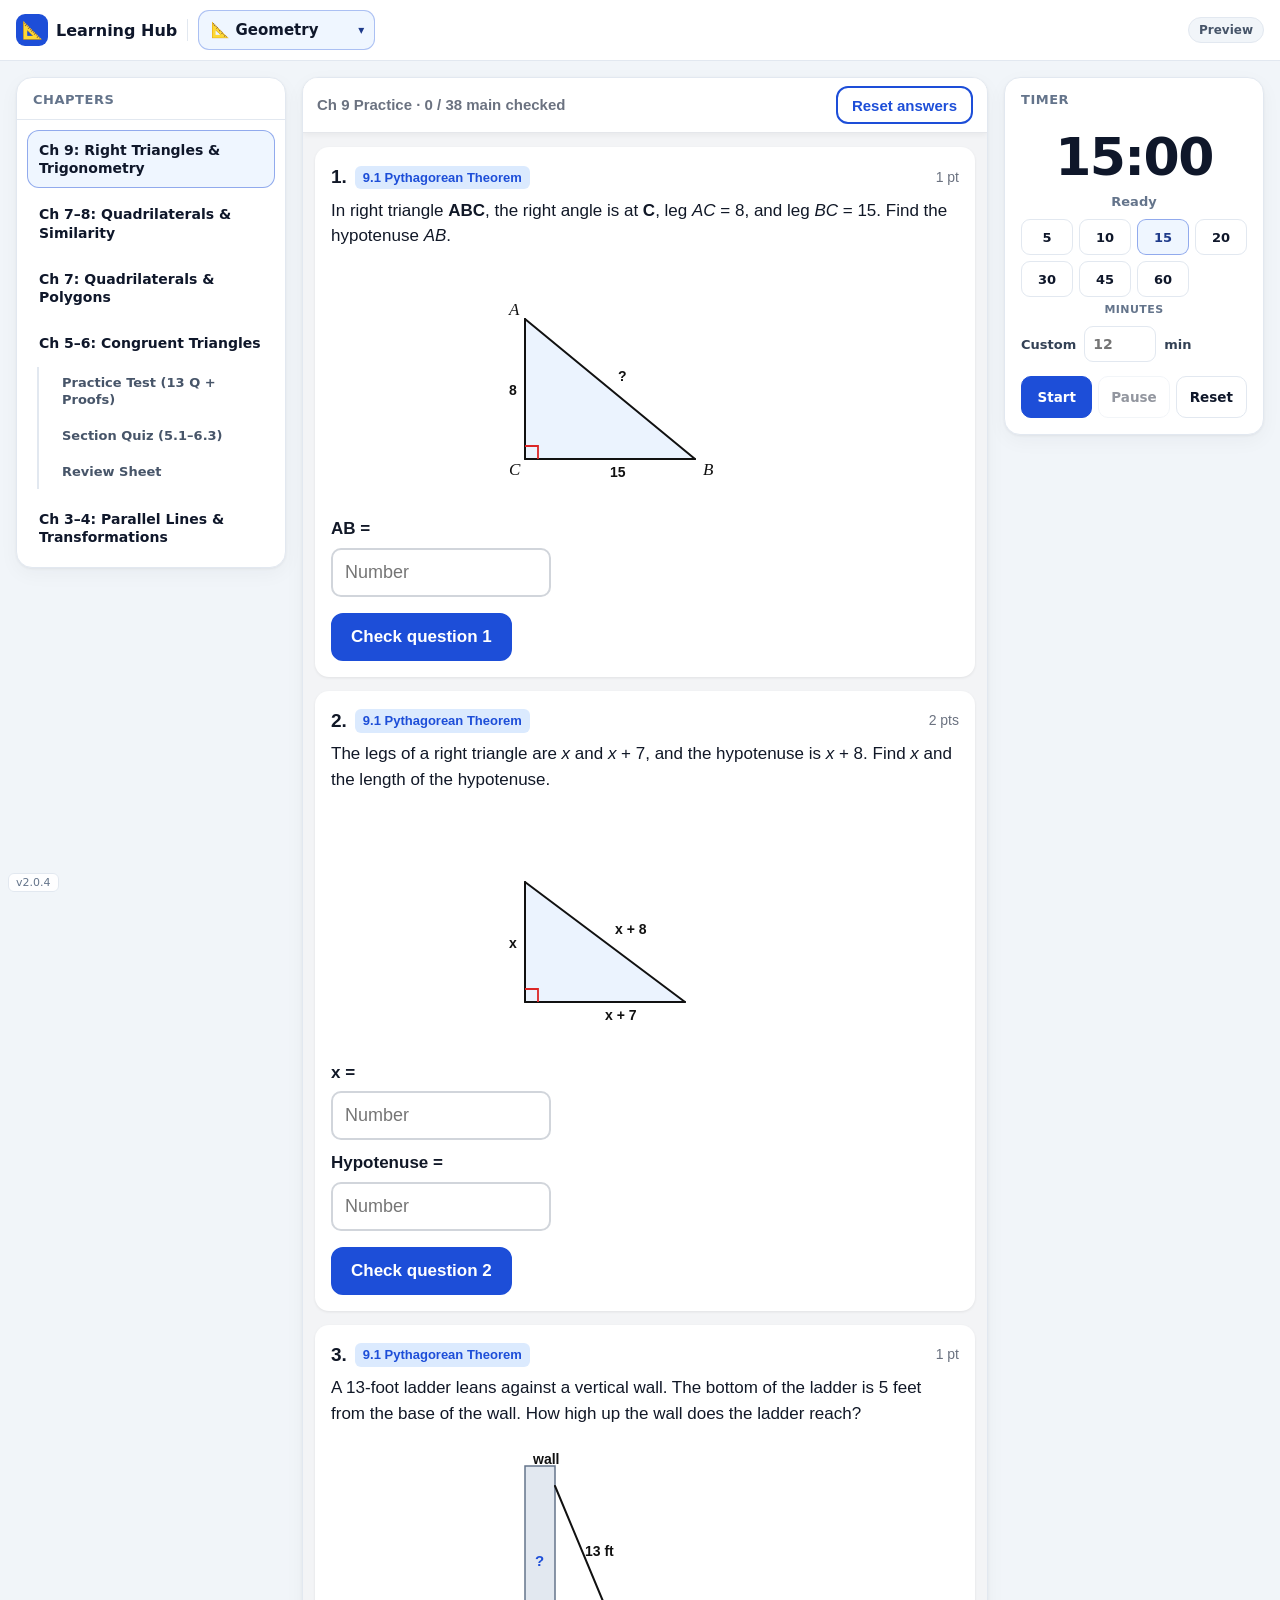
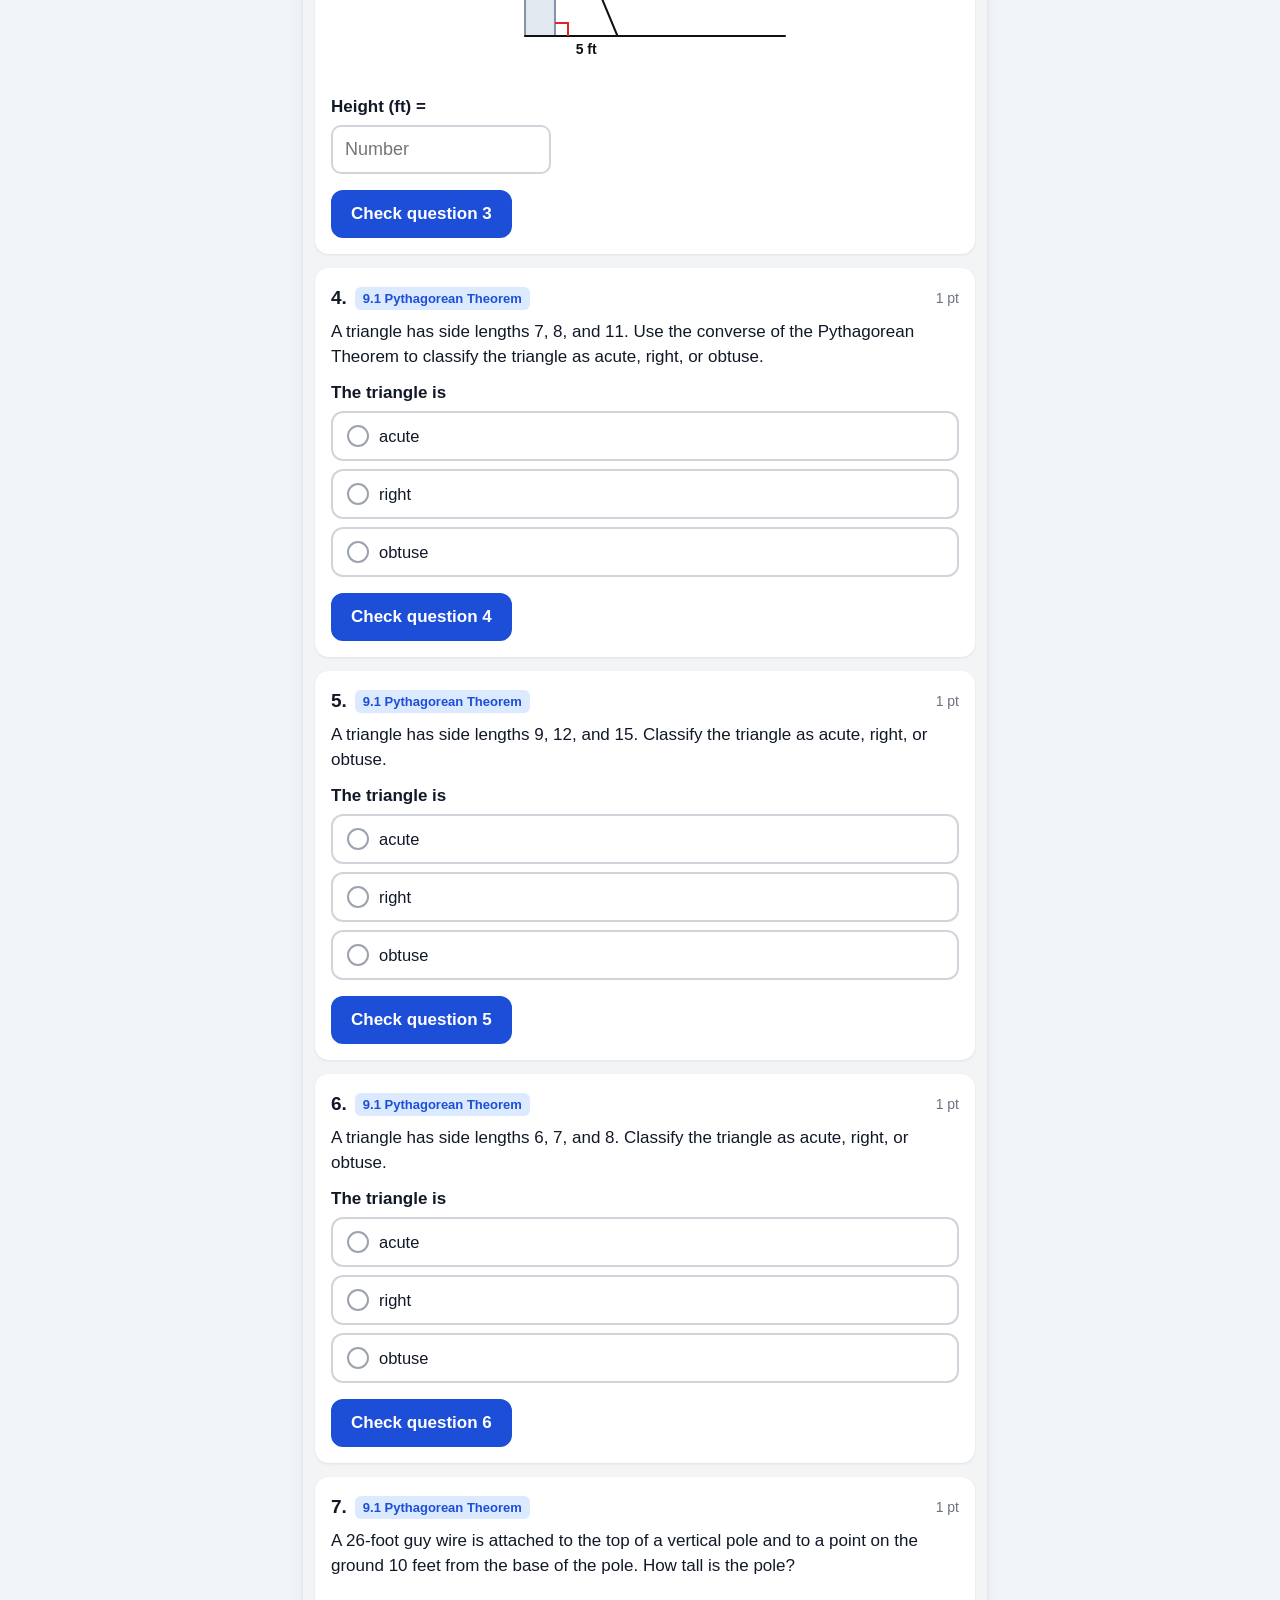
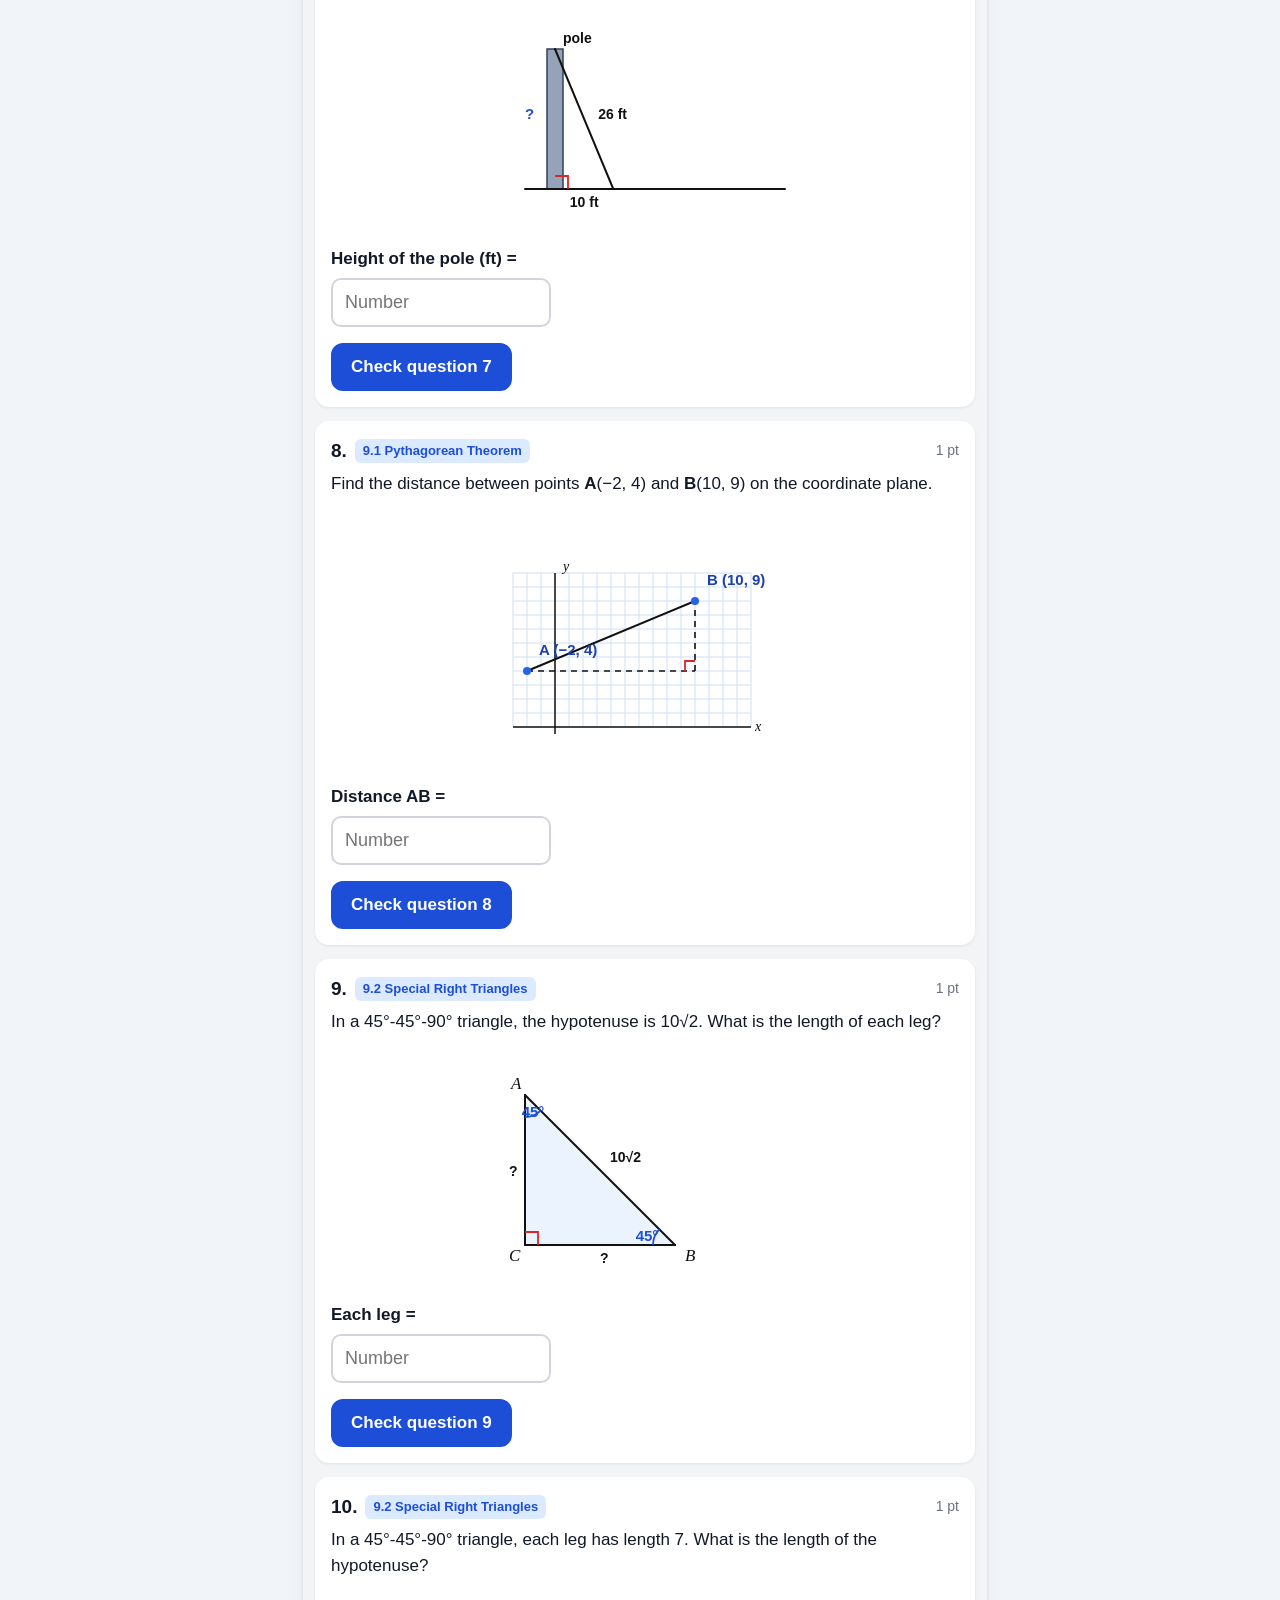
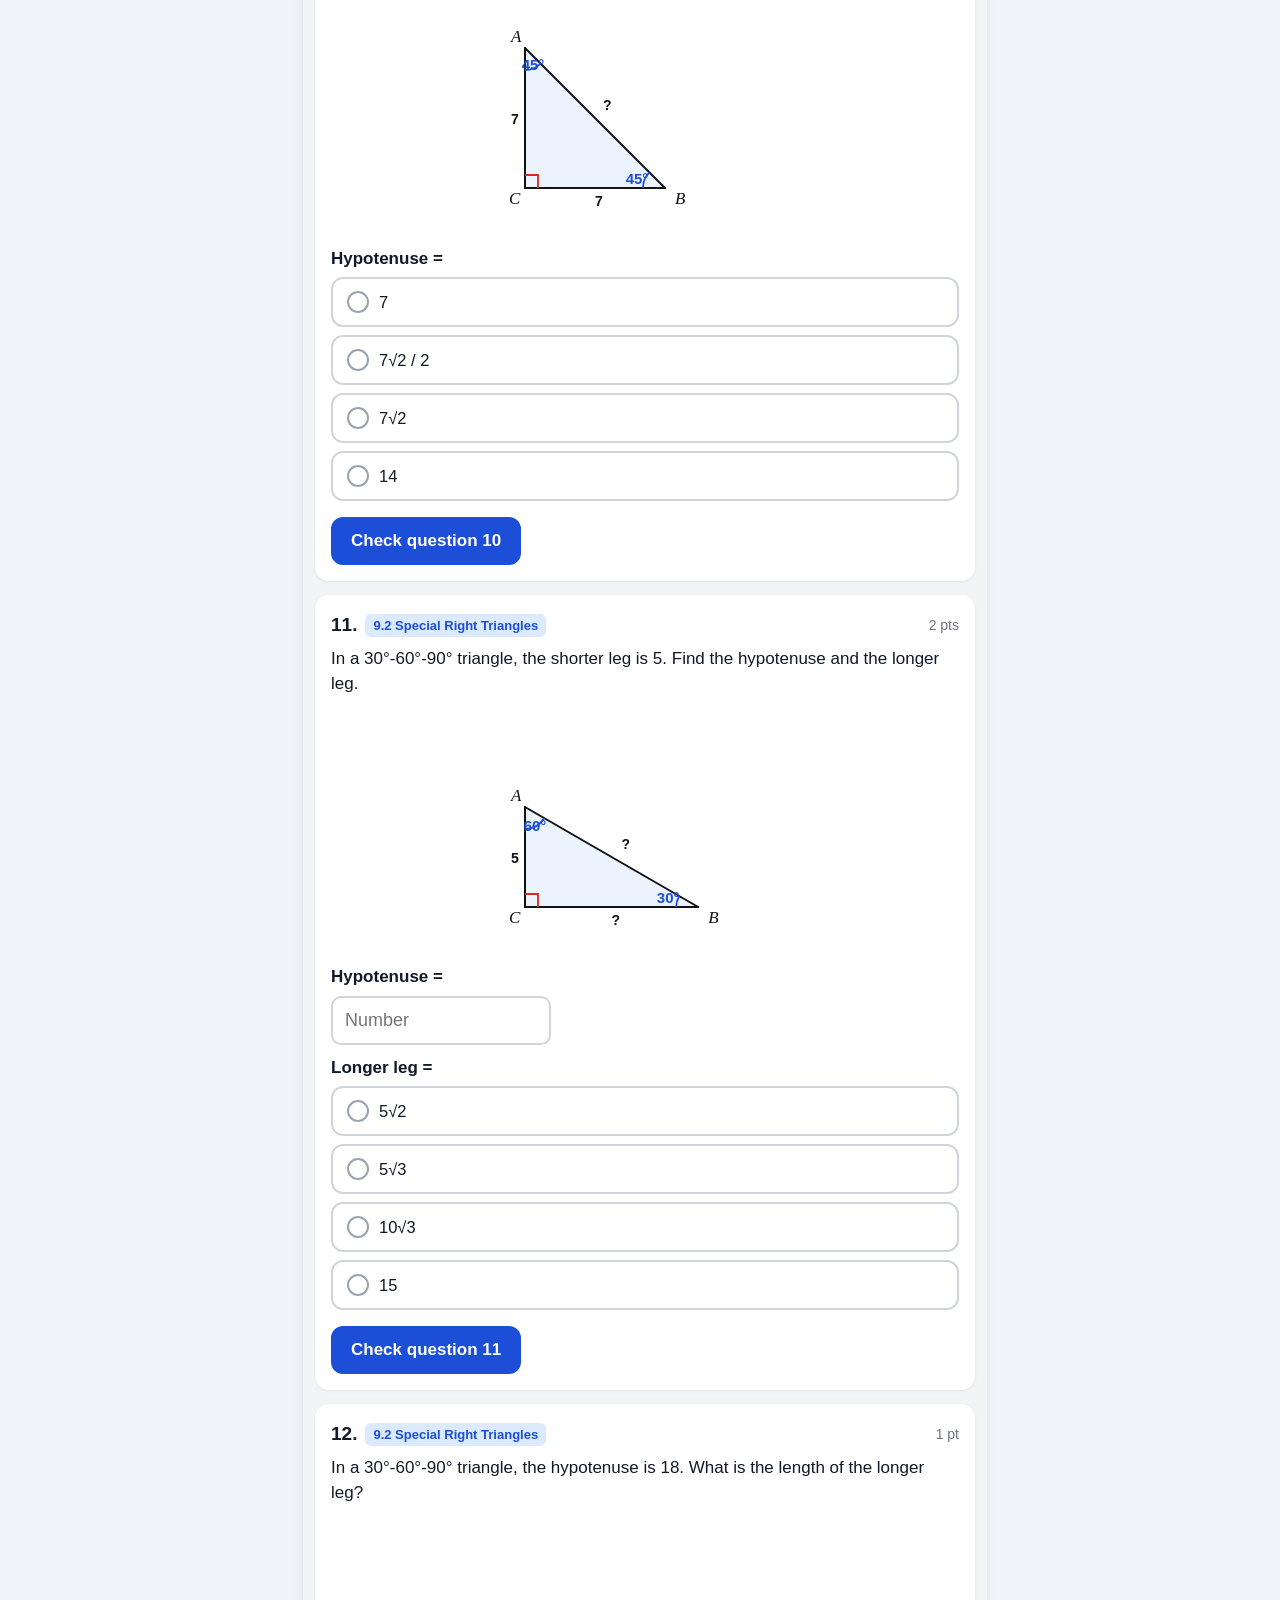
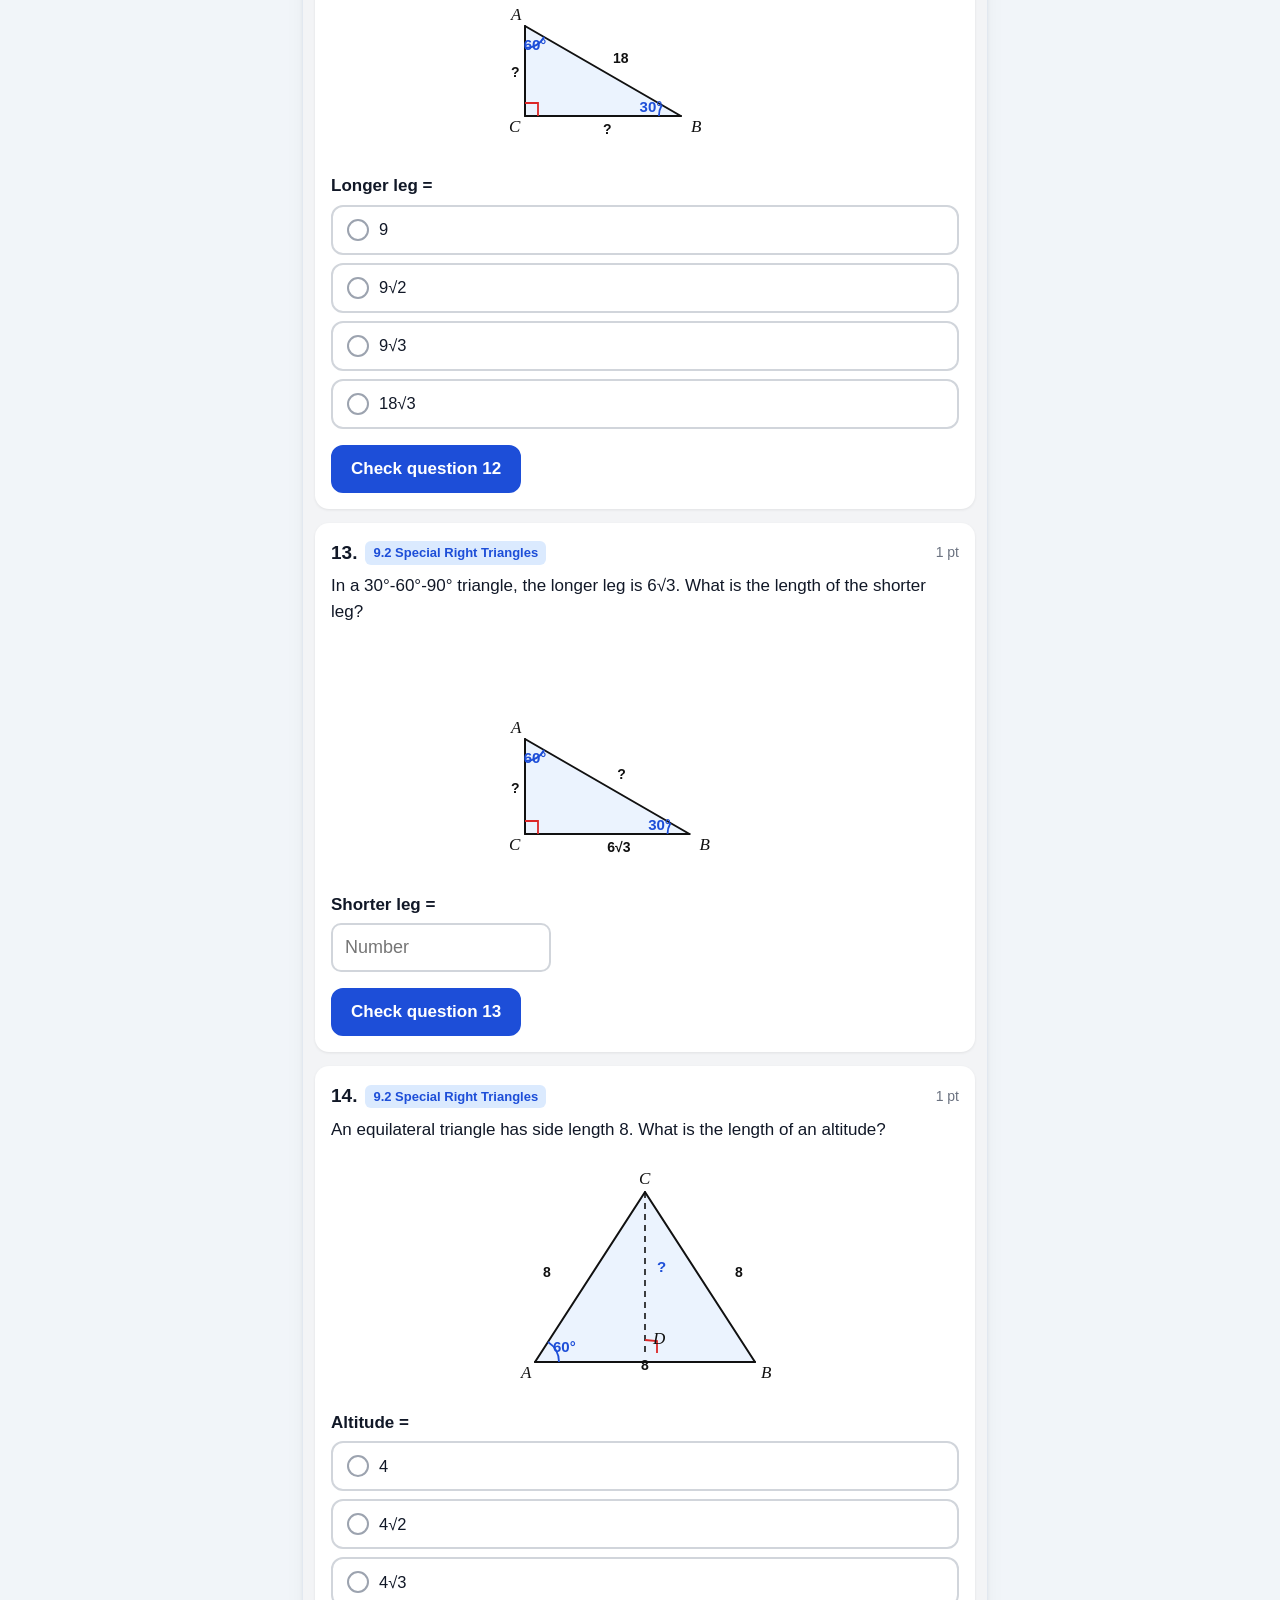
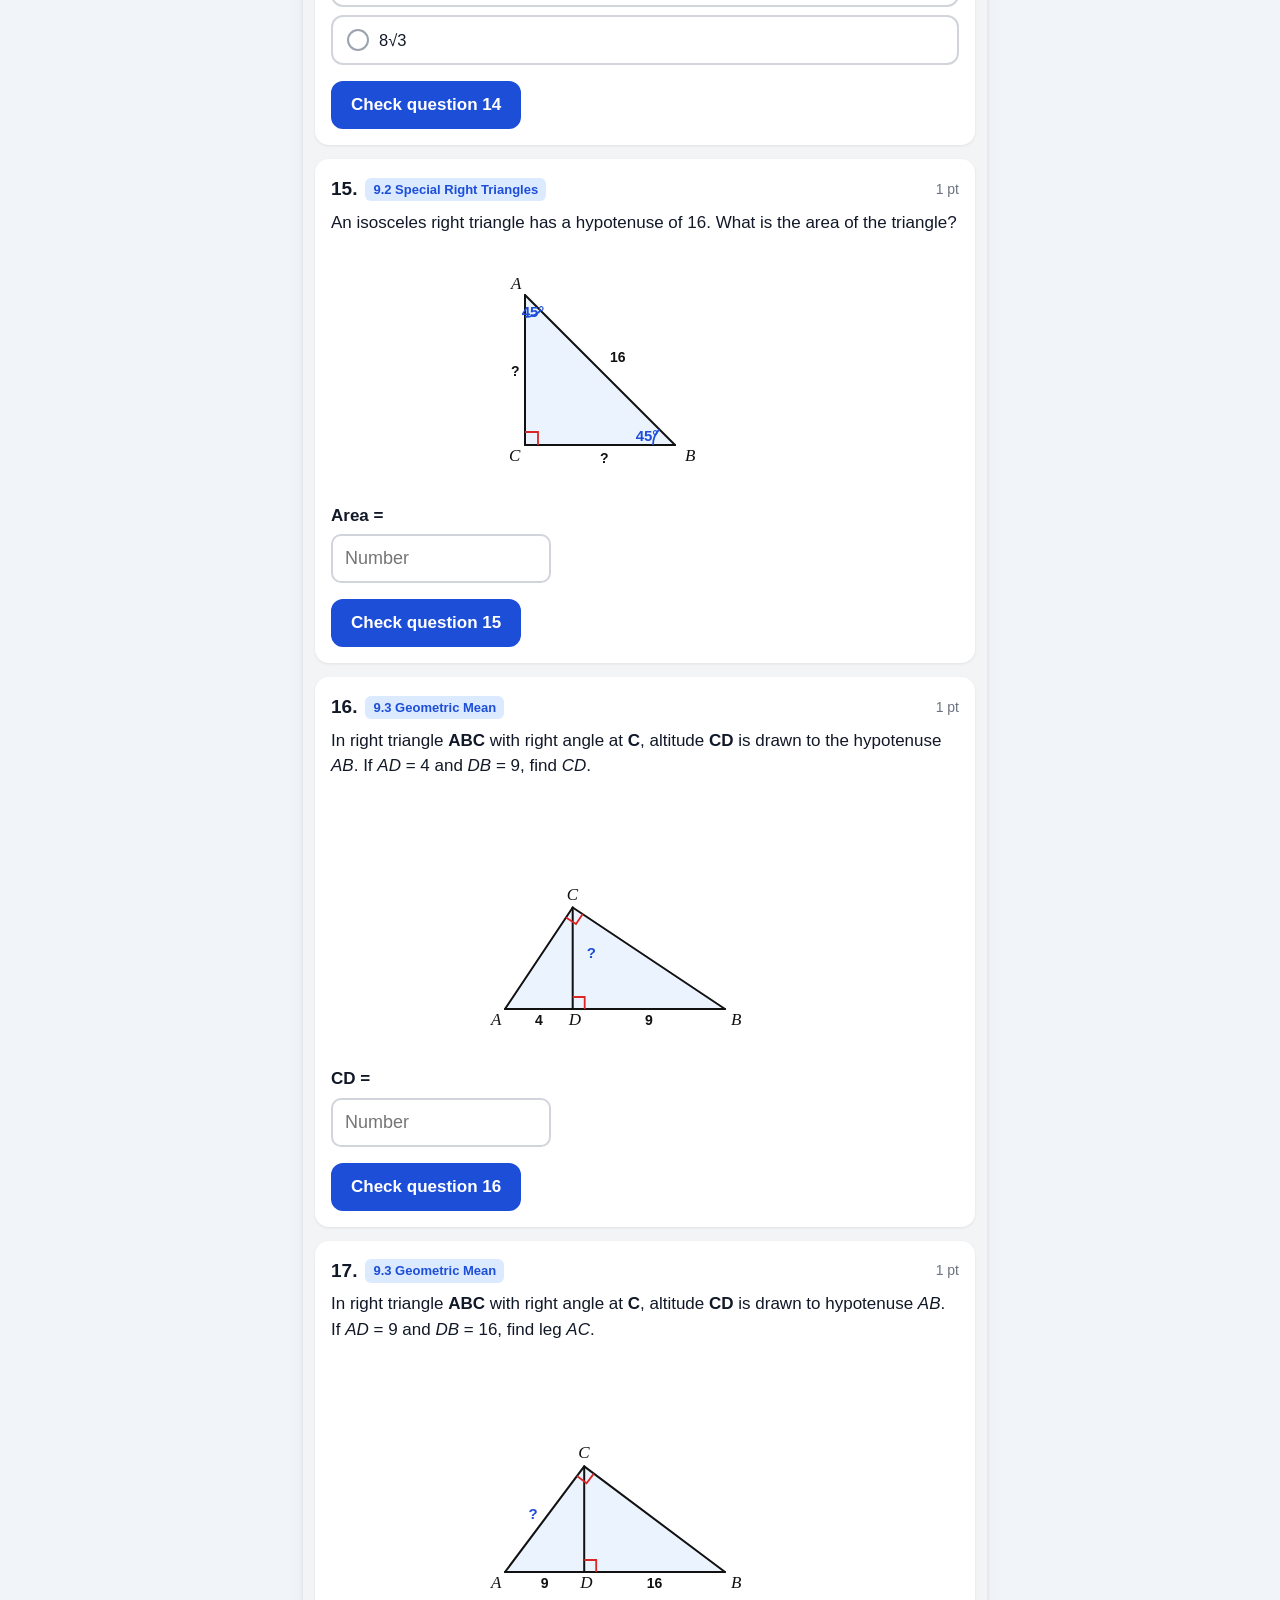
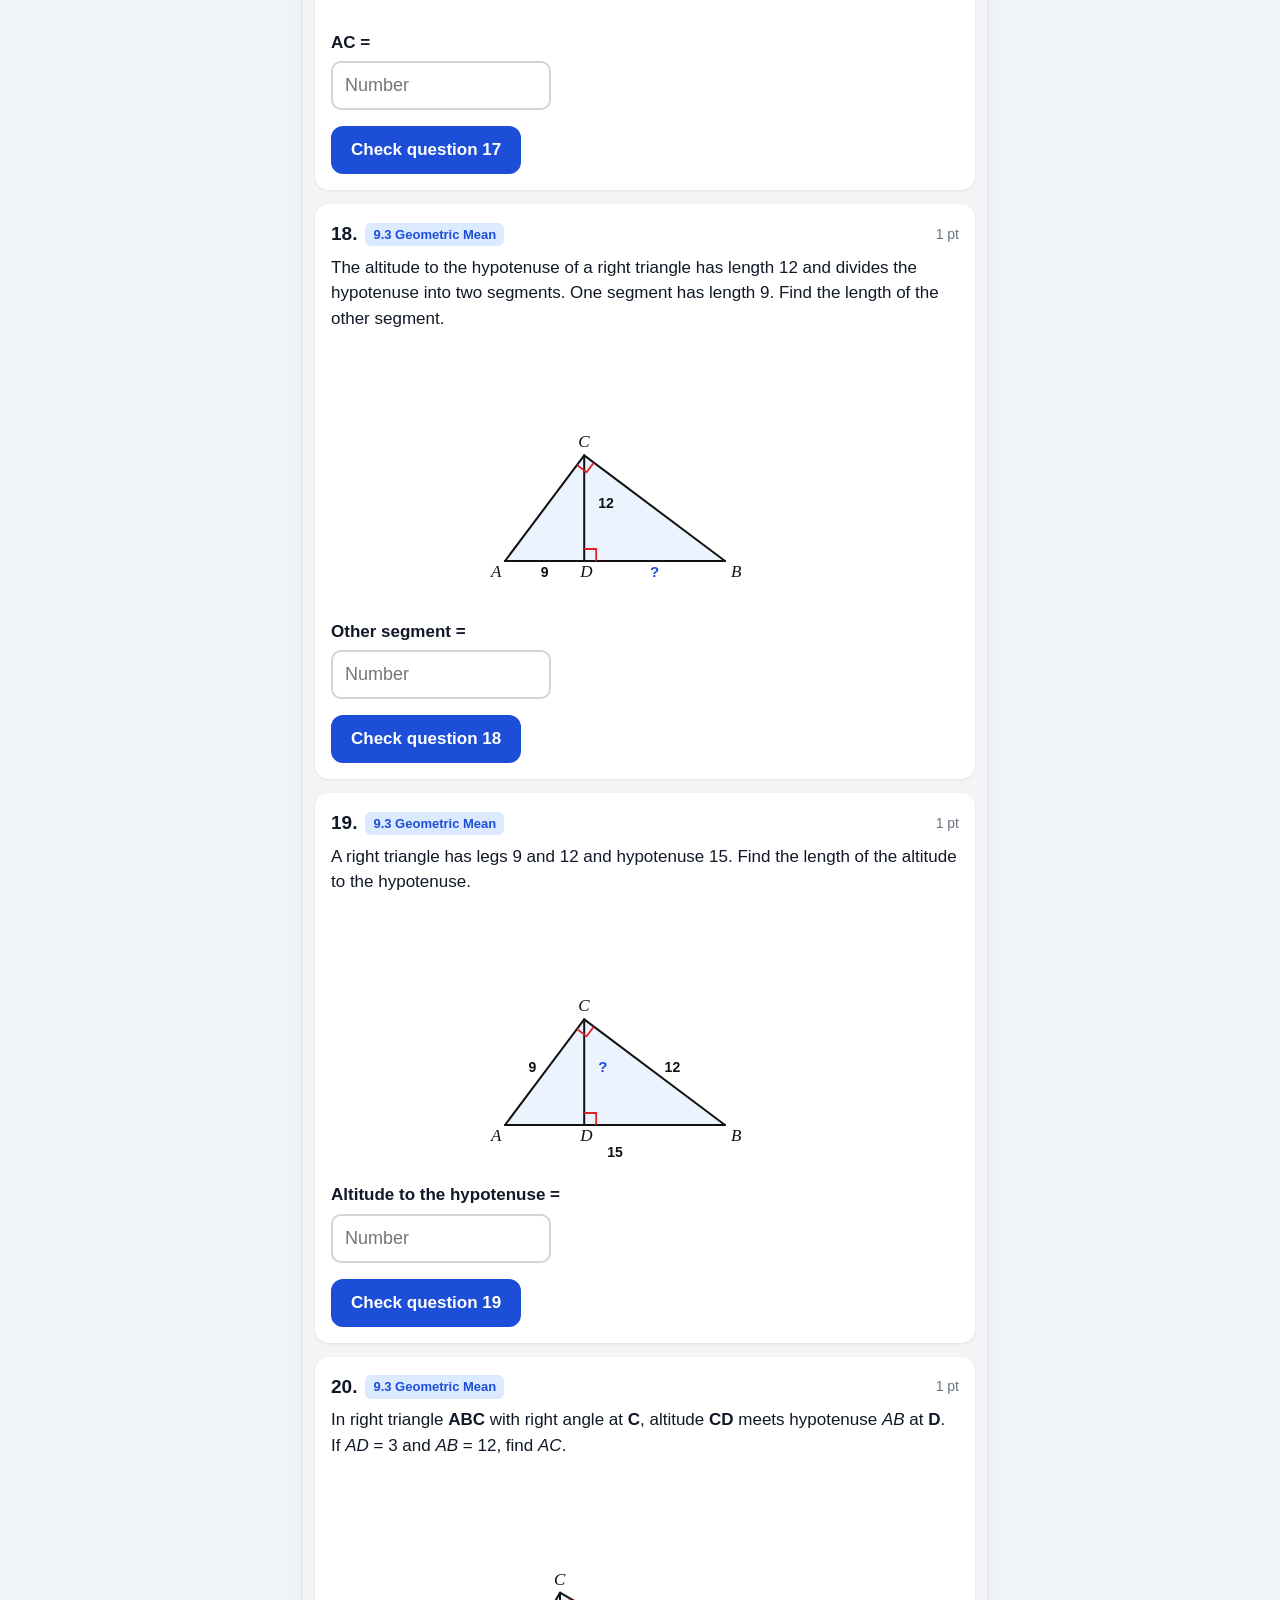
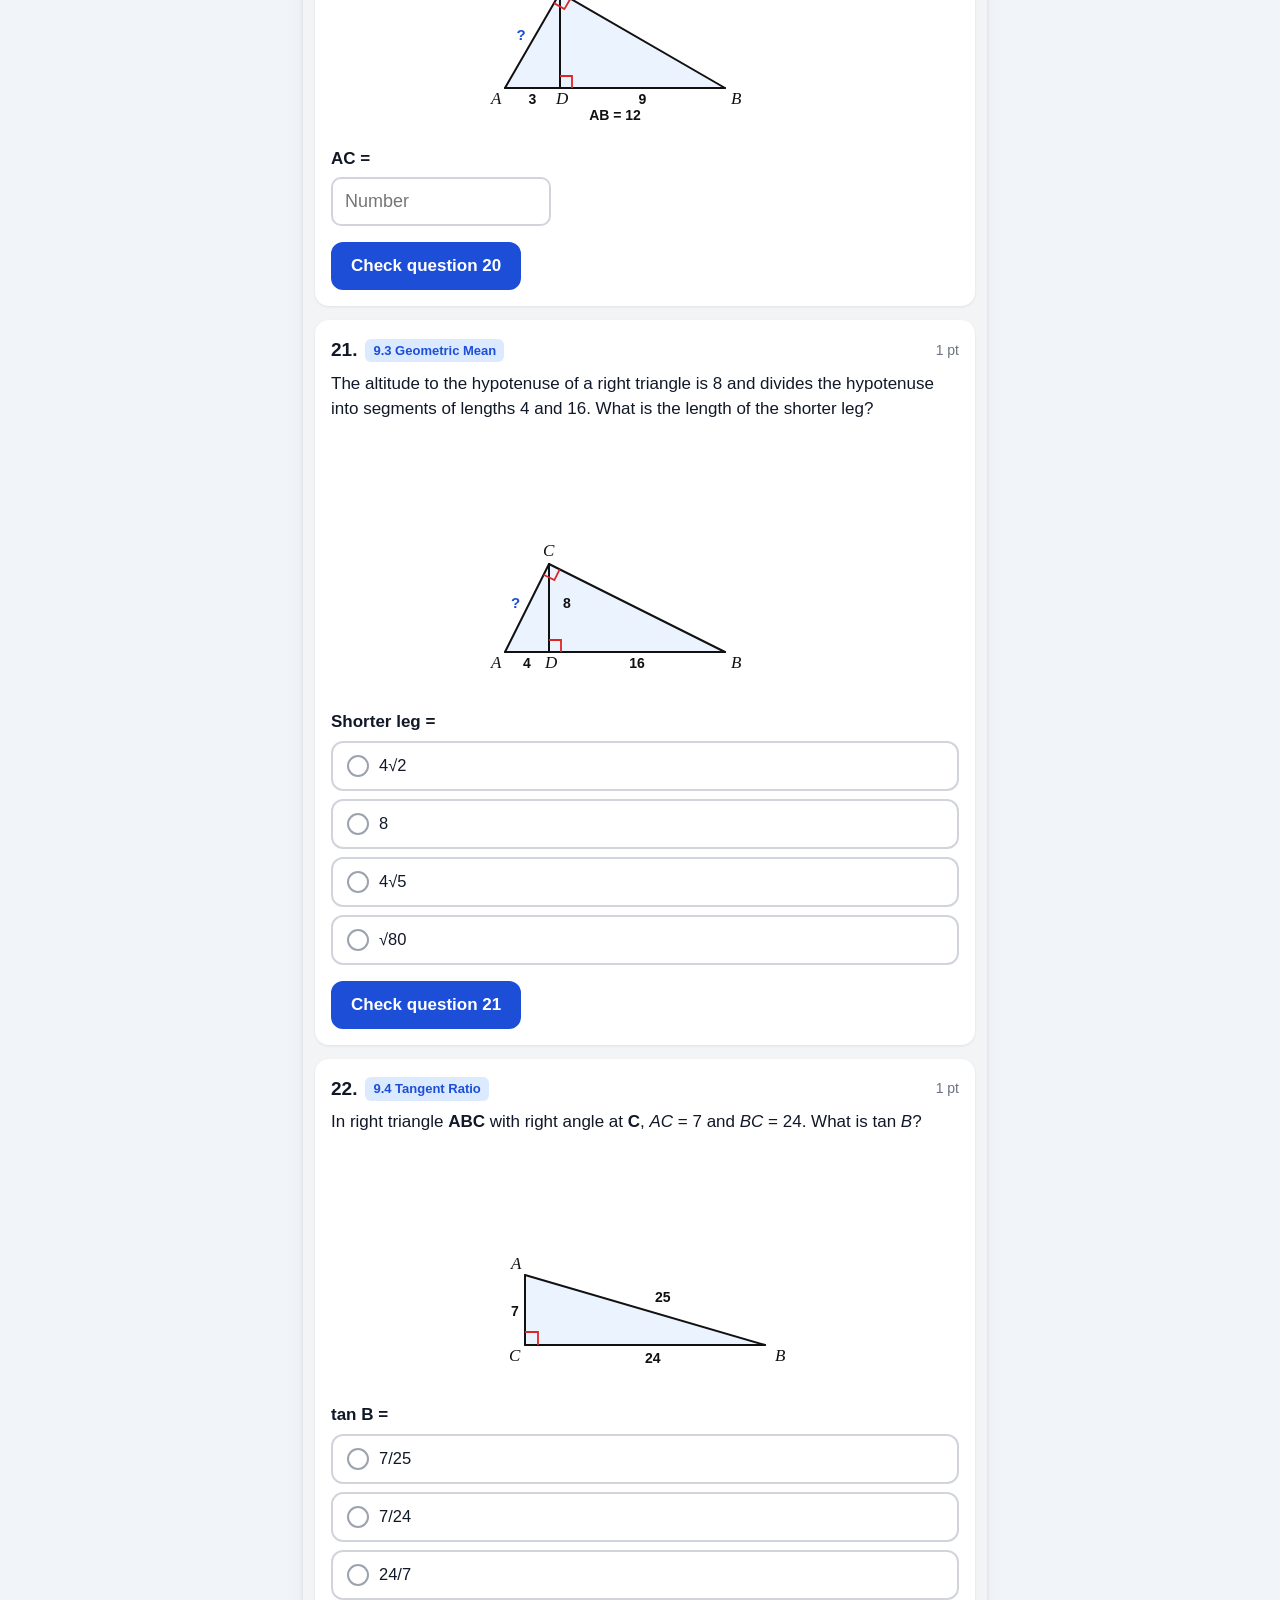
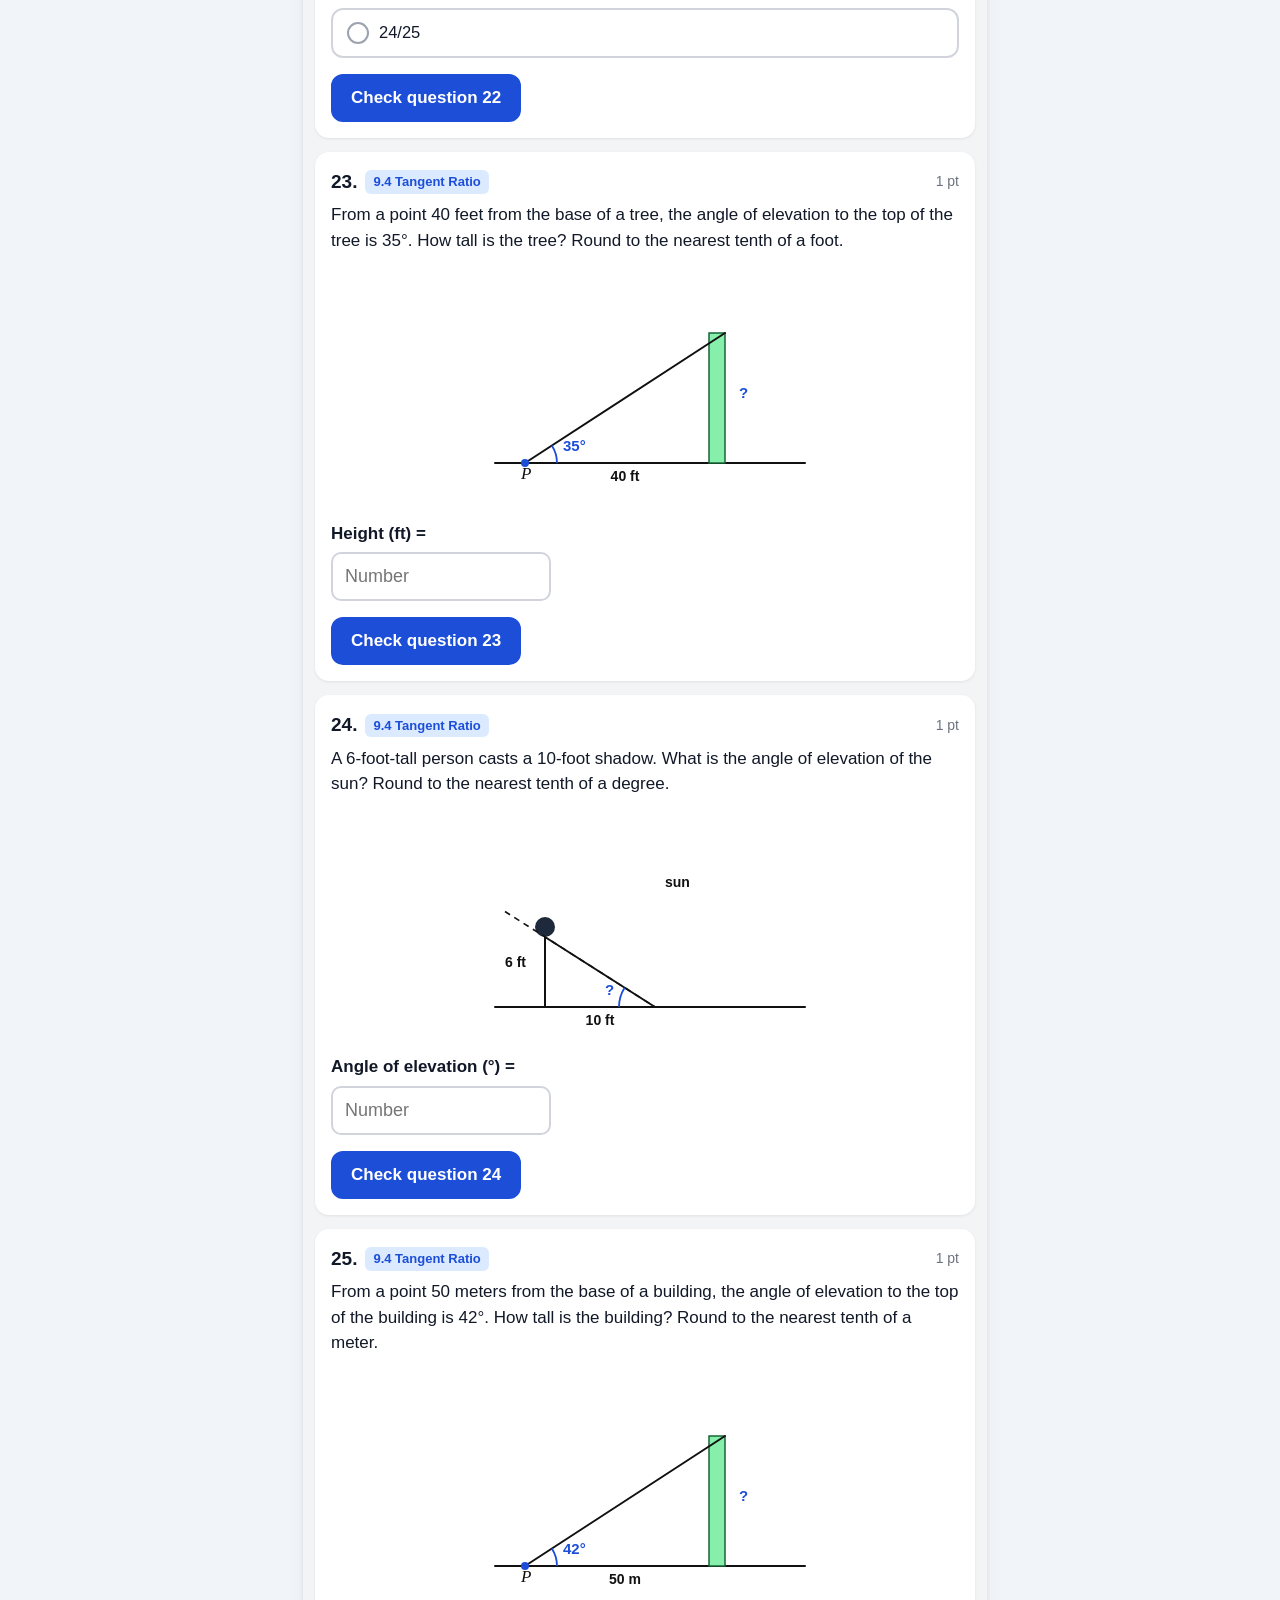
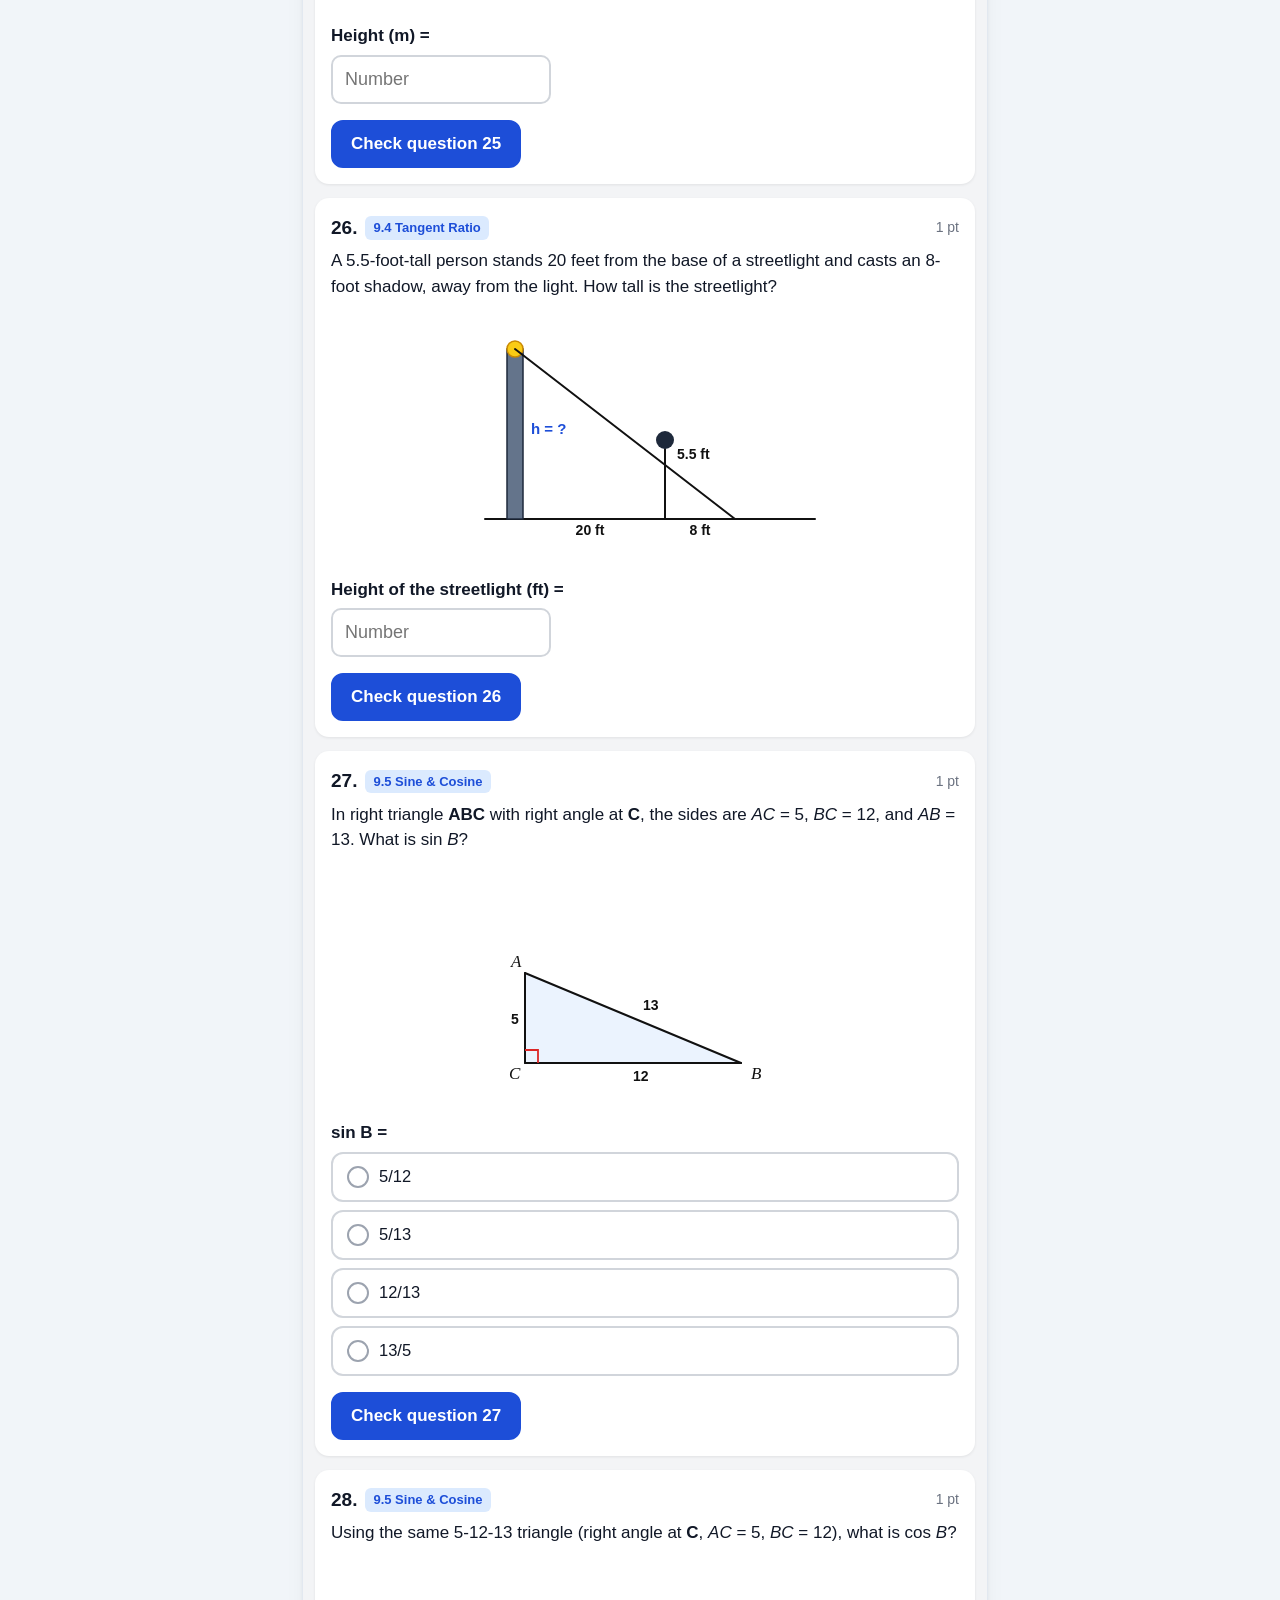
==== commit 2522ec79: "Add Living Earth Unit 4 test (v2.0.4) Co-authored-by: Gaojianz <Gaojianz@users.noreply.github.com>" ====
--- a/study-hub/index.html
+++ b/study-hub/index.html
@@ -83,6 +83,6 @@
   </div>
 
   <script src="shell.js"></script>
-  <!--sh-version--><div id="sh-version" title="Preview changelog" data-log="Redesign Preview&#10;v2.0.3-preview: Unit 4 Learning rebuilt from the full Classroom materials list — 33 linked items in the teacher's 6 topic sections, with type tags and done checkboxes.&#10;v2.0.2-preview: Living Earth Unit 4 Learning page — Classroom materials for DNA, Proteins &amp; Biotechnology (study guide, calendar, videos, CK-12 readings, handouts), with optional done checkboxes.&#10;v2.0.1-preview: Removed English (Grade 3) from the subject dropdown, left nav, and site files. Saved or URL values pointing at english now fall back to Geometry.&#10;v2.0-preview: Full content migration — all Geometry, Living Earth, Chinese, and Health pages integrated into the 3-column shell with left-nav sub-items and persistent right-column timer" onclick="alert(this.dataset.log)">v2.0.3-preview</div><!--/sh-version-->
+  <!--sh-version--><div id="sh-version" title="Preview changelog" data-log="Redesign Preview&#10;v2.0.4: Living Earth Unit 4 Practice Test — 40 questions covering DNA, proteins, transcription &amp; translation with embedded codon chart, mutations, replication, RNA, and gene expression.&#10;v2.0.3-preview: Unit 4 Learning rebuilt from the full Classroom materials list — 33 linked items in the teacher's 6 topic sections, with type tags and done checkboxes.&#10;v2.0.2-preview: Living Earth Unit 4 Learning page — Classroom materials for DNA, Proteins &amp; Biotechnology (study guide, calendar, videos, CK-12 readings, handouts), with optional done checkboxes.&#10;v2.0.1-preview: Removed English (Grade 3) from the subject dropdown, left nav, and site files. Saved or URL values pointing at english now fall back to Geometry.&#10;v2.0-preview: Full content migration — all Geometry, Living Earth, Chinese, and Health pages integrated into the 3-column shell with left-nav sub-items and persistent right-column timer" onclick="alert(this.dataset.log)">v2.0.4</div><!--/sh-version-->
 </body>
 </html>
